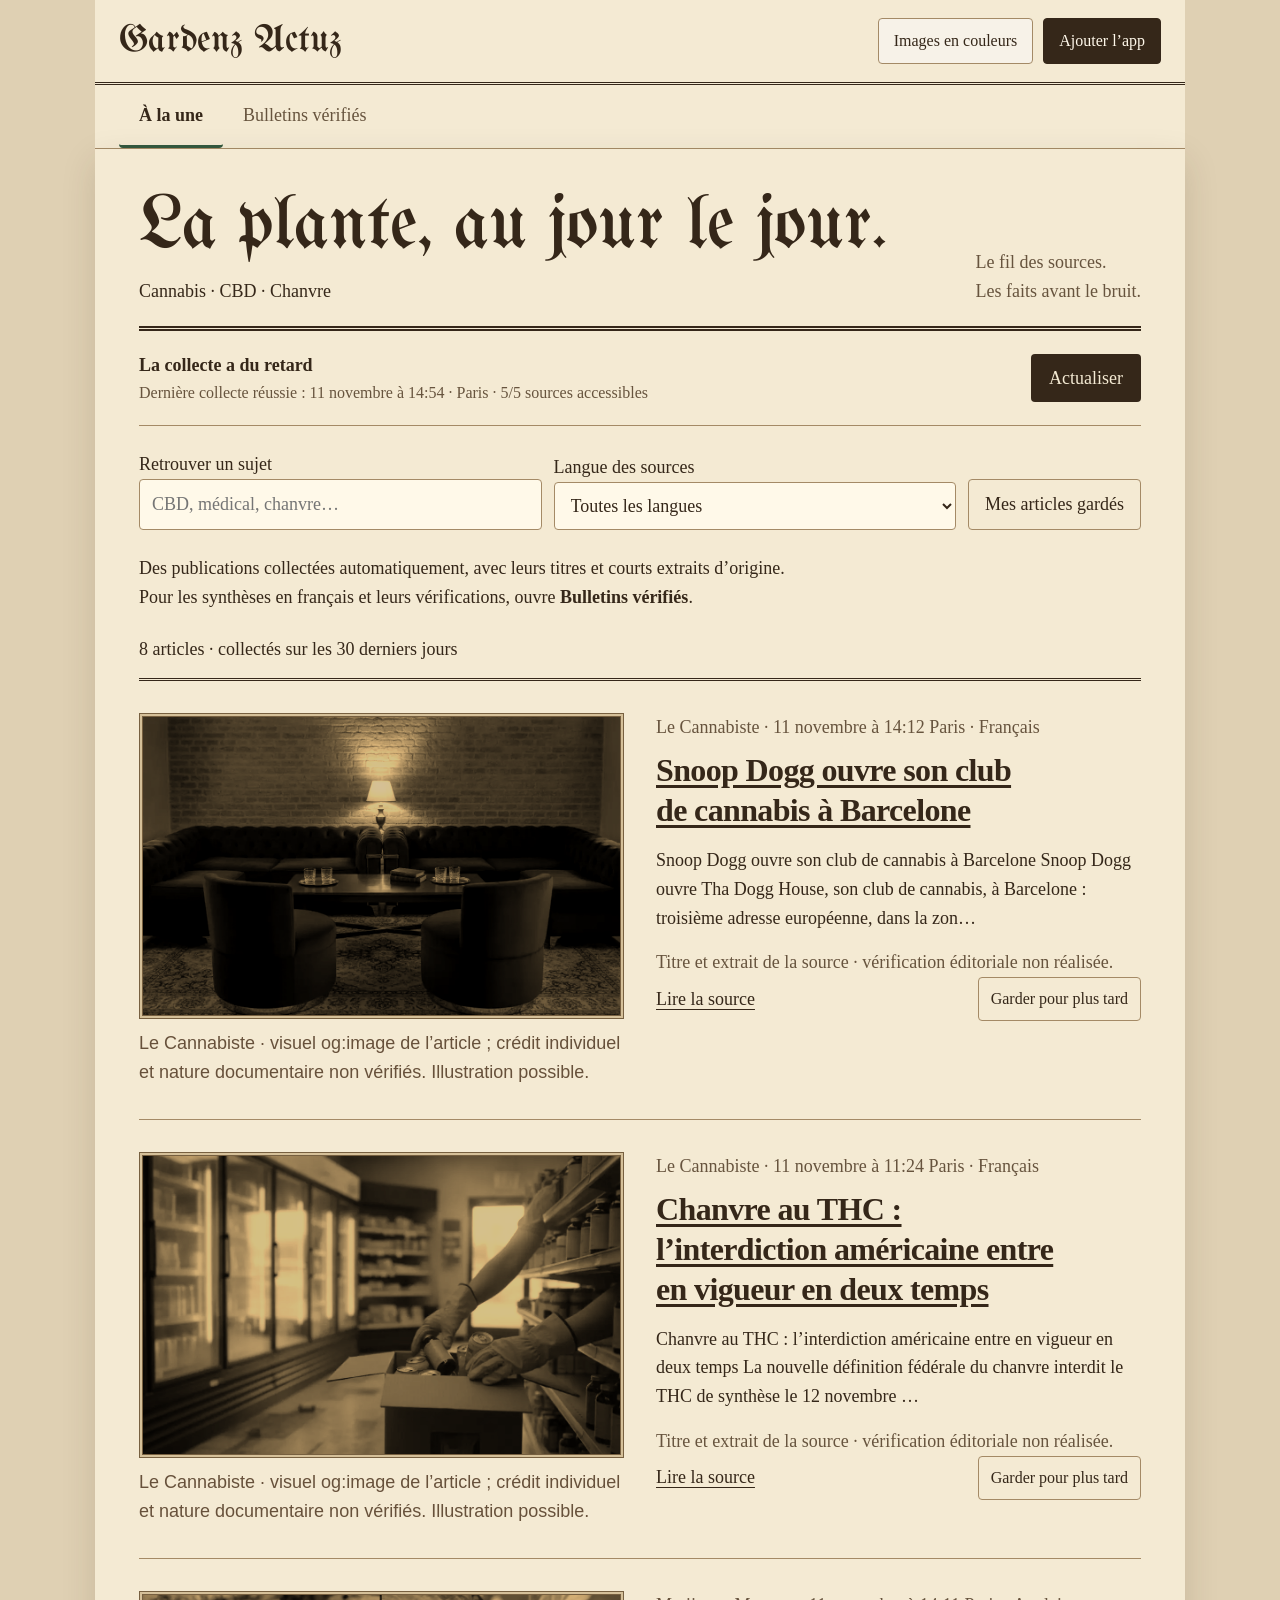
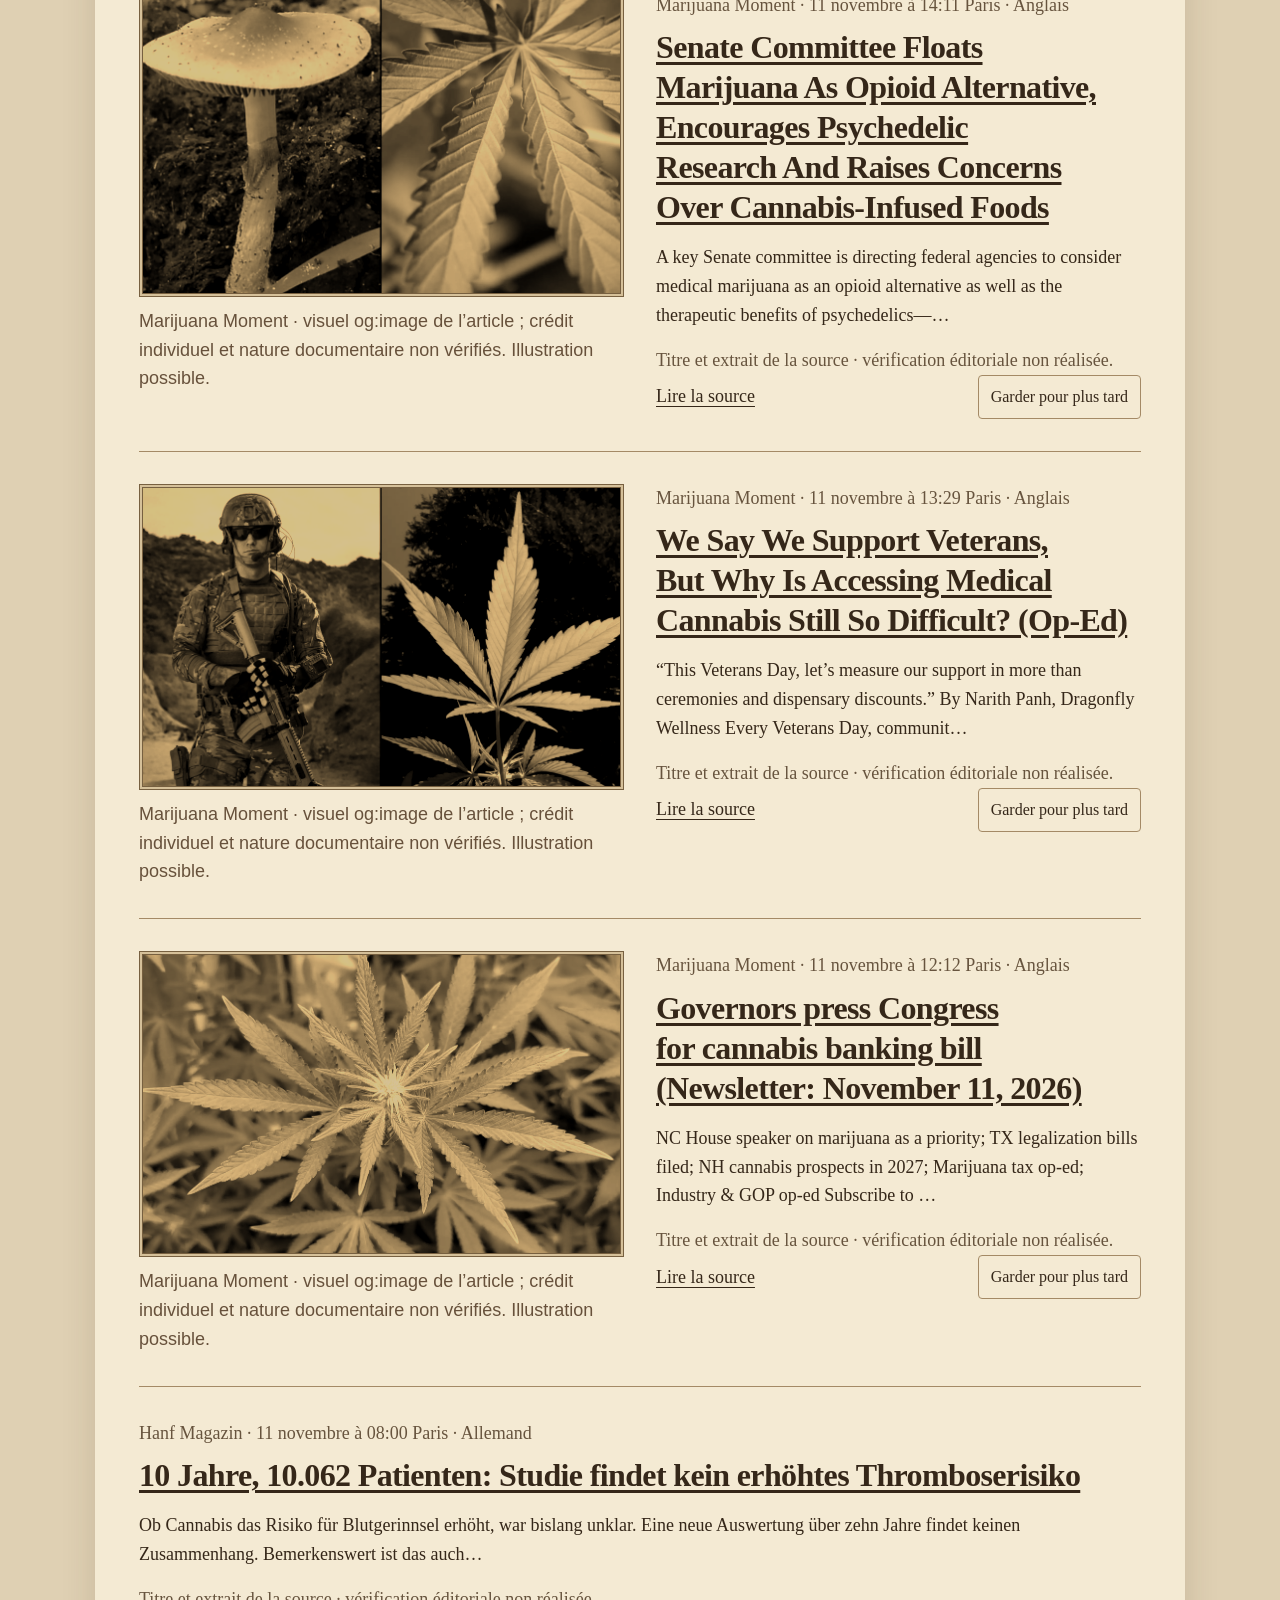
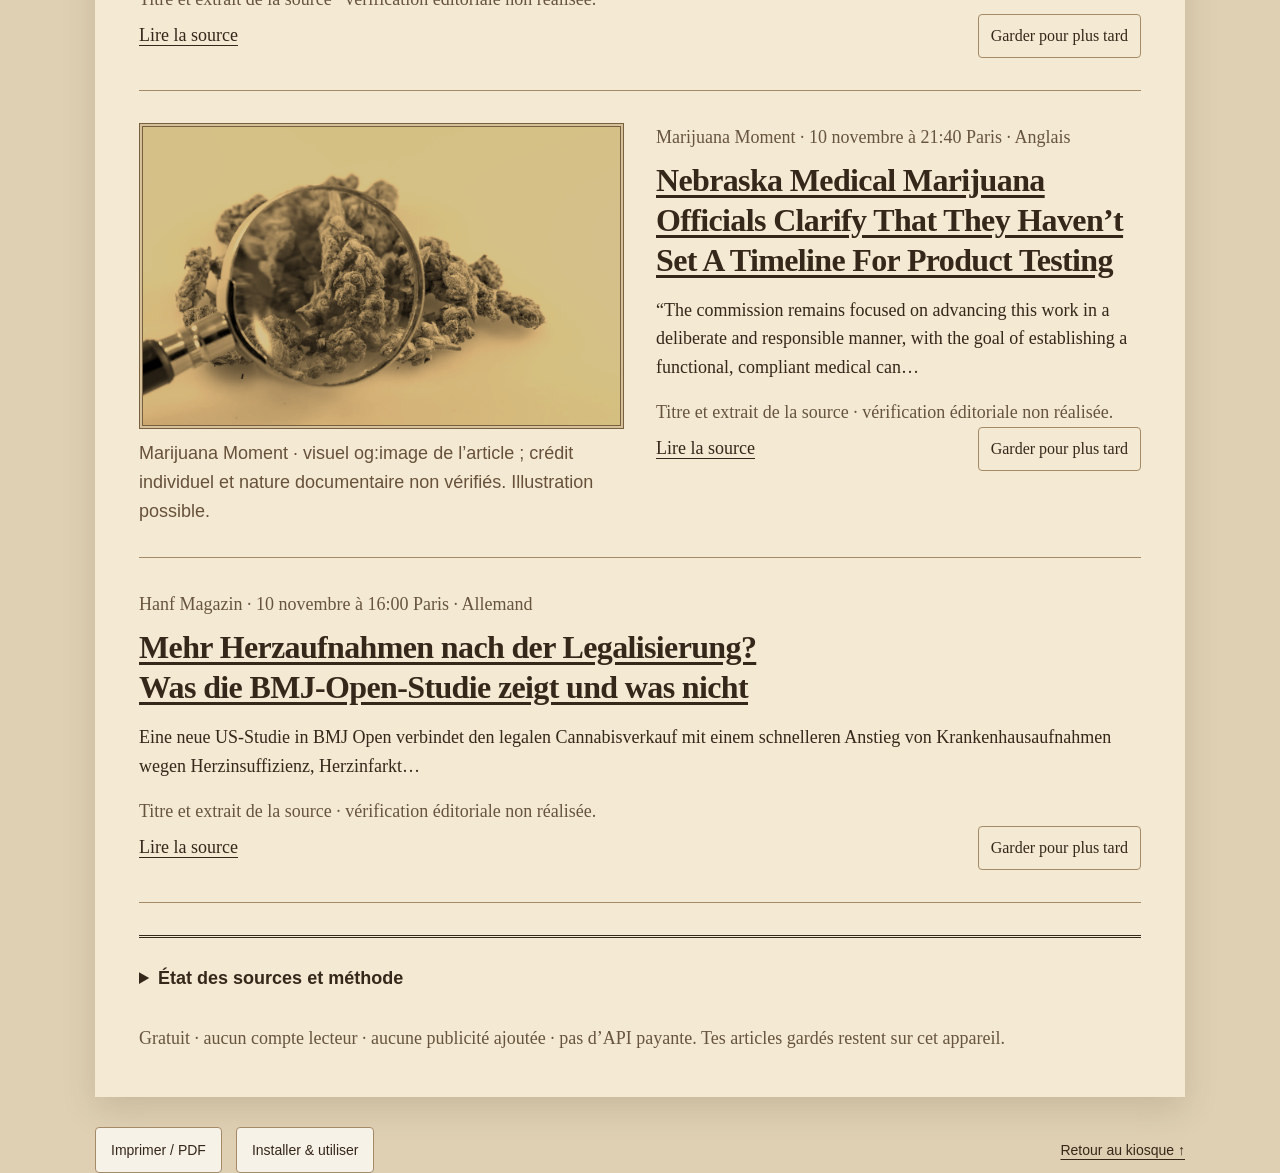
==== gardenz-actuz/index.html @ 5e6c9b40 "Gardenz Actuz : fil quotidien gratuit, lecteur amélioré et archives préservées" ====
<!doctype html>
<html lang="fr">
<head>
  <meta charset="utf-8">
  <meta name="viewport" content="width=device-width,initial-scale=1,viewport-fit=cover">
  <meta name="theme-color" content="#382719">
  <meta name="description" content="Le kiosque Gardenz Actuz : cannabis, CBD et chanvre. Parcours les éditions et retrouve un article dans les archives.">
  <meta name="apple-mobile-web-app-capable" content="yes">
  <meta name="apple-mobile-web-app-status-bar-style" content="default">
  <title>Gardenz Actuz — Le kiosque</title>
  <link rel="manifest" href="manifest.webmanifest">
  <link rel="icon" type="image/png" href="assets/icon-192.png">
  <link rel="apple-touch-icon" href="assets/icon-180.png">
  <link rel="stylesheet" href="journal.css">
  <link rel="stylesheet" href="app.css">
  <link rel="stylesheet" href="install.css">
  <link rel="stylesheet" href="live.css"><script src="app.js" defer></script><script src="live.js" defer></script>
</head>
<body>
  <a class="skip" href="#content">Aller au journal</a>
  <header class="appbar">
    <a class="app-brand" href="./" aria-label="Gardenz Actuz, dernière édition">Gardenz Actuz</a>
    <div class="app-actions">
      <button id="colors" aria-pressed="false" type="button">Images en couleurs</button>
      <button id="install" class="dark" type="button">Installer l’app</button>
    </div>
  </header>
<nav class="view-tabs" aria-label="Choisir la lecture"><button type="button" data-view="live" aria-selected="true">À la une</button><button type="button" data-view="archives" aria-selected="false">Bulletins vérifiés</button></nav>
<section id="live-panel" class="live-wrap" aria-label="Fil automatique des sources"><header class="news-heading"><div><h1>La plante, au jour le jour.</h1><p>Cannabis · CBD · Chanvre</p></div><p class="date-label">Le fil des sources.<br>Les faits avant le bruit.</p></header>
<div class="live-status"><p><b id="news-status" role="status">Connexion aux sources…</b><small id="news-checked">Vérification de la dernière collecte.</small></p><button type="button" id="refresh-news" class="refresh-news">Actualiser</button></div>
<form class="live-tools" onsubmit="return false"><label for="live-query">Retrouver un sujet<input id="live-query" type="search" placeholder="CBD, médical, chanvre…"></label><label for="live-language">Langue des sources<select id="live-language"><option value="">Toutes les langues</option><option value="fr">Français</option><option value="en">Anglais</option><option value="de">Allemand</option></select></label><button type="button" id="saved-toggle" aria-pressed="false">Mes articles gardés</button></form>
<p class="live-help">Des publications collectées automatiquement, avec leurs titres et courts extraits d’origine. Pour les synthèses en français et leurs vérifications, ouvre <b>Bulletins vérifiés</b>.</p><p id="live-count" class="live-count"></p><div id="news-list" aria-live="polite"></div><details class="source-health"><summary>État des sources et méthode</summary><ul id="sources-health"></ul><p>Collecte quotidienne de flux RSS publics. Les dates affichées sont celles déclarées par les médias. Les doublons d’URL sont regroupés ; des couvertures différentes d’un même événement peuvent subsister. Aucun titre ne vaut validation d’une loi, d’un résultat médical ou d’une annonce commerciale. Les extraits restent dans la langue de leur source.</p><p>Une source inaccessible est signalée. La dernière collecte réussie reste visible ; une panne ne crée pas de faux bulletin du jour.</p></details><p class="daily-note">Gratuit · aucun compte lecteur · aucune publicité ajoutée · pas d’API payante. Tes articles gardés restent sur cet appareil.</p></section>
<div id="archive-panel" hidden><div class="archive-context"><p>Les éditions préparées et sourcées de Gardenz Actuz. Leur date est celle de la recherche, pas celle de la collecte automatique.</p></div>
  <section class="kiosk" aria-labelledby="kiosk-title">
    <div class="kiosk-heading"><div><p class="kicker">Le journal & ses archives</p><h2 id="kiosk-title">À chaque date, son édition.</h2></div><p id="archive-count" class="quiet">Chargement des archives…</p></div>
    <nav class="edition-nav" aria-label="Choisir une édition">
      <button id="previous" type="button" disabled aria-label="Édition précédente">← <span>Précédente</span></button>
      <label class="edition-choice" for="edition-select"><span>Édition à lire</span><select id="edition-select" disabled><option>Chargement…</option></select></label>
      <button id="next" type="button" disabled aria-label="Édition suivante"><span>Suivante</span> →</button>
      <button id="latest" type="button" disabled>La dernière</button>
    </nav>
    <form id="search-form" role="search" class="search-form">
      <label class="search-field" for="query"><span>Rechercher dans toutes les éditions</span><input id="query" name="q" type="search" placeholder="CBD, Allemagne, 02/11/2026…" autocomplete="off"></label>
      <label class="date-field" for="date-filter"><span>Limiter à une date d’édition</span><input id="date-filter" name="jour" type="date"></label>
      <button type="submit" class="dark">Rechercher</button>
    </form>
    <div class="kiosk-foot"><p>Par mot-clé ou date, dans les articles et les brèves archivés.</p><span id="connection" role="status" aria-live="polite">Connexion en cours</span></div>
    <div class="sync-row"><p id="sync-status" role="status" aria-live="polite">Vérification des éditions…</p><button id="refresh-editions" type="button">Vérifier les nouveautés</button></div>
  </section>
  <aside id="update" class="notice" hidden>Une nouvelle version est disponible. <button id="reload" type="button">Actualiser</button></aside>
  <aside id="new-edition" class="notice" hidden><span id="new-edition-label"></span> <button id="read-new-edition" type="button">Lire la dernière édition</button></aside>
  <main id="content" tabindex="-1">
    <section id="results" class="paper" aria-labelledby="results-title" hidden>
      <div class="results-heading"><div><p class="kicker">Dans les archives</p><h1 id="results-title">Résultats</h1><p id="results-count" role="status" aria-live="polite"></p></div><button id="reset-search" type="button">Revenir au journal</button></div>
      <div id="result-list"></div>
    </section>
    <section id="edition" class="paper" aria-label="Journal sélectionné"><p class="summary">Le journal arrive…</p></section>
    <noscript><p class="notice">Active JavaScript pour parcourir les éditions et utiliser la recherche.</p></noscript>
  </main>
</div>
  <footer class="app-footer"><button id="print" type="button">Imprimer / PDF</button><button id="help" type="button">Installer & utiliser</button><a href="#kiosk-title">Retour au kiosque ↑</a></footer>
  <aside id="install-dock" class="install-dock" aria-label="Ajouter Gardenz Actuz à ton téléphone" hidden>
    <span class="dock-monogram" aria-hidden="true">GA</span><div class="dock-copy"><b>Ton journal en une icône</b><span>Sur ton écran d’accueil</span></div>
    <button id="install-mobile" class="dark" type="button">Ajouter l’app</button>
  </aside>
  <dialog id="install-dialog" aria-labelledby="install-title">
    <div class="dialog-top"><p class="kicker">Gardenz Actuz · Ton application</p><button id="close-dialog" type="button" aria-label="Fermer l’aide">Fermer ×</button></div>
    <h2 id="install-title">Ton journal sur l’écran d’accueil.</h2>
    <p id="install-intro">Retrouve Gardenz Actuz parmi tes applications.</p>
    <p id="installed-message" class="installation-ok" hidden>Tu utilises déjà l’application installée. Bonne lecture !</p>
    <section id="install-native" class="install-guide" hidden>
      <p>Appuie sur le bouton, puis confirme dans la fenêtre de ton navigateur.</p>
      <button id="install-now" class="dark install-wide" type="button">Installer maintenant</button>
    </section>
    <section id="install-ios" class="install-guide" hidden>
      <ol class="install-steps">
        <li><span class="step-number">1</span><div><b>Appuie sur Partager</b><p>Le carré avec une flèche vers le haut.</p></div><svg class="step-icon" viewBox="0 0 40 40" fill="none" stroke="currentColor" stroke-width="2.5" aria-hidden="true"><path d="M14 16H8v20h24V16h-6M20 26V3m-7 7 7-7 7 7"/></svg></li>
        <li><span class="step-number">2</span><div><b>Choisis « Sur l’écran d’accueil »</b><p>Dans la liste des actions.</p></div><svg class="step-icon" viewBox="0 0 40 40" fill="none" stroke="currentColor" stroke-width="2.5" aria-hidden="true"><rect x="6" y="6" width="28" height="28" rx="3"/><path d="M20 12v16M12 20h16"/></svg></li>
        <li><span class="step-number">3</span><div><b>Confirme avec « Ajouter »</b><p>Active « Ouvrir comme app web » si cette option est proposée.</p></div></li>
      </ol>
      <p class="installation-note">Si Partager est masqué, ouvre le menu « … » du navigateur.</p>
    </section>
    <section id="install-android" class="install-guide" hidden>
      <ol class="install-steps">
        <li><span class="step-number">1</span><div><b>Ouvre le menu ⋮ de Chrome</b><p>Il se trouve dans la barre du navigateur.</p></div></li>
        <li><span class="step-number">2</span><div><b>Choisis « Installer l’application »</b><p>Selon ton navigateur, l’option peut s’appeler « Ajouter à l’écran d’accueil ». Confirme ensuite l’ajout.</p></div></li>
      </ol>
      <p class="installation-note">Quand le navigateur propose l’installation directe, le bouton du site ouvre la confirmation automatiquement.</p>
    </section>
    <section id="install-desktop" class="install-guide" hidden>
      <p><b>Chrome / Edge :</b> utilise l’icône d’installation dans la barre d’adresse, ou le menu du navigateur → Installer Gardenz Actuz.</p>
      <p><b>Safari sur Mac :</b> Fichier → Ajouter au Dock.</p>
    </section>
    <section id="install-embedded" class="install-guide" hidden>
      <p>Ce navigateur intégré ne permet pas toujours l’installation. Ouvre le menu de cette fenêtre et choisis <b>Ouvrir dans Safari</b> ou <b>Ouvrir dans Chrome</b>.</p>
      <p>Tu peux aussi copier l’adresse ci-dessous et l’ouvrir dans ton navigateur habituel.</p>
      <label class="copy-label" for="site-address">Adresse de ton journal</label><input id="site-address" type="url" readonly>
      <button id="copy-address" type="button">Copier le lien</button><p id="copy-feedback" class="quiet" role="status" aria-live="polite"></p>
    </section>
    <p id="install-no-settings" class="installation-reassurance">Tout se passe depuis le site et ton navigateur. Aucun réglage du téléphone à modifier.</p>
    <details class="install-more"><summary>Archives et lecture hors connexion</summary><p>Après le premier chargement complet, les éditions incluses sont consultables hors connexion. Les liens vers les médias demandent une connexion.</p><p class="quiet">L’application vérifie les éditions publiées à l’ouverture, au retour dans l’application et toutes les cinq minutes pendant sa lecture. Sans réseau, elle conserve les archives déjà téléchargées et l’indique.</p></details>
  </dialog>
</body>
</html>
---- gardenz-actuz/journal.css ----
@font-face{font-family:Fraktur;src:url(assets/fraktur.ttf) format("truetype");font-display:swap}*{box-sizing:border-box}:root{--ink:#382719;--paper:#edddba;--line:#9d835b}html{scroll-behavior:smooth}body{margin:0;color:var(--ink);background:#f7f2e8;font-family:Georgia,'Times New Roman',serif}.toolbar{max-width:1130px;margin:22px auto 14px;display:flex;justify-content:space-between;align-items:center;padding:0 20px;font:12px Arial,sans-serif;gap:14px;flex-wrap:wrap}.actions{display:flex;gap:8px}button{font:inherit;cursor:pointer;color:inherit;background:transparent;border:1px solid var(--line);padding:9px 13px}.paper{max-width:1090px;margin:0 auto 40px;padding:36px 52px;background:var(--paper);background-image:radial-gradient(ellipse at 5% 80%,#b0883b14,transparent 50%),linear-gradient(95deg,#a68b5122,transparent 5%,transparent 96%,#a68b5122);box-shadow:3px 7px 20px #46321626;border:1px solid #d0b884}.masthead{text-align:center}.masthead h1{font:normal clamp(52px,8vw,92px)/1.05 Fraktur,Georgia,serif;letter-spacing:-2px;margin:0 0 13px}.motto{text-transform:uppercase;letter-spacing:3px;font-size:12px;margin:0 0 20px}.folio{display:flex;justify-content:space-between;border-top:4px double var(--ink);border-bottom:1px solid var(--ink);padding:11px 0;font:11px Arial,sans-serif;gap:12px;flex-wrap:wrap}.intro{padding:30px 0 24px}.eyebrow{font:11px Arial,sans-serif;letter-spacing:1.8px;text-transform:uppercase}.intro h2{font-size:44px;line-height:1.06;letter-spacing:-1px;margin:12px 0}.intro>p{font-size:18px;line-height:1.55;margin:0;max-width:690px}.quick{display:grid;grid-template-columns:repeat(3,1fr);gap:24px;border-top:1px solid var(--line);border-bottom:4px double var(--ink);padding:22px 0}.quick a{color:inherit;text-decoration:none;font-size:16px;line-height:1.5}.quick a+a{border-left:1px solid var(--line);padding-left:24px}.quick b{display:block;font:11px Arial,sans-serif;text-transform:uppercase;letter-spacing:1px;margin-bottom:6px}.quick a:hover{text-decoration:underline}.story{padding:30px 0;border-bottom:1px solid var(--line);scroll-margin-top:20px}.story-number{font:12px Arial,sans-serif;text-transform:uppercase;letter-spacing:1.7px;margin-bottom:17px}.row{display:grid;grid-template-columns:1fr 1.08fr;gap:30px;align-items:start}.visual{min-width:0}figure{margin:0}figure>a{display:block;border:4px double #776040;overflow:hidden;background:#d5c099}img{display:block;width:100%;height:auto;aspect-ratio:16/10;object-fit:cover;filter:grayscale(1) sepia(.72) contrast(1.08);mix-blend-mode:multiply}.original img{filter:none;mix-blend-mode:normal}.flyer{object-position:top}figcaption{font:11px/1.5 Arial,sans-serif;margin-top:8px;color:#67513b}a{color:inherit}h2{font-size:32px;line-height:1.12;letter-spacing:-.6px;margin:9px 0 13px}.date{font:12px Arial,sans-serif}.status{display:inline-block;font:11px/1.4 Arial,sans-serif;text-transform:uppercase;letter-spacing:.4px;border-top:1px solid var(--line);border-bottom:1px solid var(--line);padding:6px 0}.summary{font-size:18px;line-height:1.6;margin:17px 0}.nuance{border-left:3px solid #806443;padding:0 0 0 15px}.nuance>b{font:700 11px Arial,sans-serif;text-transform:uppercase;letter-spacing:.6px}.nuance p{font-size:15px;line-height:1.6;margin:7px 0 0}details{margin-top:16px}summary{cursor:pointer;font:700 12px Arial,sans-serif;padding:8px 0}.links{display:grid;gap:10px;font:13px/1.5 Arial,sans-serif;padding:9px 0}.editorial{border:4px double var(--ink);padding:25px;margin-top:30px}.editorial h2{font-size:29px;margin-top:10px}.editorial p{font-size:17px;line-height:1.65;margin:0}.method{font:12px/1.7 Arial,sans-serif;margin:25px 0 0;color:#65503b}.bottom{border-top:3px double var(--ink);display:flex;justify-content:space-between;margin-top:22px;padding-top:12px;font:10px Arial,sans-serif;text-transform:uppercase;letter-spacing:1px;gap:15px}a:focus-visible,summary:focus-visible,button:focus-visible{outline:2px solid var(--ink);outline-offset:4px}
@media(max-width:760px){.paper{margin:0 12px 25px;padding:26px 24px}.row{grid-template-columns:1fr;gap:20px}img{aspect-ratio:16/9}.intro h2{font-size:36px}.quick{gap:14px}.quick a+a{padding-left:14px}.quick a{font-size:14px}.story{padding:25px 0}.masthead h1{font-size:66px}h2{font-size:30px}.summary{font-size:18px}.motto{font-size:10px;letter-spacing:1.5px}}
@media(max-width:440px){.paper{padding:24px 19px}.quick{grid-template-columns:1fr;padding:17px 0}.quick a+a{padding:12px 0 0;border-left:0;border-top:1px solid var(--line)}.quick a{font-size:16px}.masthead h1{font-size:54px}.motto{font-size:9px;letter-spacing:1px}.intro h2{font-size:32px}.folio{font-size:10px}.toolbar{padding:0 16px}.toolbar>span{font-size:10px}.editorial{padding:19px}.bottom{flex-wrap:wrap}.nuance p{font-size:16px}}
@media print{@page{size:A4;margin:12mm}.toolbar{display:none}body{background:white}.paper{box-shadow:none;border:0;margin:0;padding:0;max-width:none;print-color-adjust:exact;-webkit-print-color-adjust:exact}.story{break-inside:avoid}.row{grid-template-columns:1fr 1.08fr}.summary{font-size:13px}.nuance p{font-size:11px}h2{font-size:23px}.intro h2{font-size:30px}.masthead h1{font-size:58px}.quick a{font-size:12px}.links{font-size:10px}details{display:block}.editorial{break-inside:avoid}img{aspect-ratio:16/10}}

.nuance p{font-size:18px;line-height:1.6}.editorial p{font-size:18px;line-height:1.6}.story.noimage .row{grid-template-columns:1fr}.story.noimage .copy{max-width:850px}.visual img.poster{height:auto;aspect-ratio:auto;object-fit:contain}.method{font-size:14px;line-height:1.6}.quick{grid-template-columns:1fr 1fr 1fr}.quick a{font-size:18px}.quick b{font-size:12px}.date,.story-number{font-size:13px}.no-visual{font:13px/1.6 Arial,sans-serif;color:#715b42;margin-top:15px}.scope{font-size:16px;line-height:1.6;padding:14px 0;border-bottom:1px solid var(--line)}@media(max-width:760px){.quick{grid-template-columns:1fr}.quick a+a{border-left:0;border-top:1px solid var(--line);padding:12px 0 0}.quick a{font-size:18px}}@media print{.nuance p{font-size:12px}.method{font-size:10px}.quick a{font-size:12px}.visual img.poster{max-height:420px;width:auto;max-width:100%;margin:auto}.story{break-inside:auto}.copy h2{break-after:avoid}}
/* Lisibilité Gardenz Actuz, édition du 9 novembre */

*{box-sizing:border-box}body{font-size:18px;line-height:1.6}.paper{width:calc(100% - 36px);max-width:1090px;margin:25px auto;padding:42px 44px}.masthead h1{font-family:Fraktur,serif}.intro h2,h2,.editorial h2{font-size:32px;line-height:1.25;letter-spacing:0}.intro>p{max-width:none;font-size:18px;line-height:1.6}.row{grid-template-columns:1fr 1fr;gap:30px}.story{padding:40px 0}.quick{grid-template-columns:1fr;gap:14px}.quick a{font-size:18px;line-height:1.6}.quick a+a{border-left:0;border-top:1px solid #aa9270;padding:14px 0 0}.quick b,.eyebrow,.date,.status,.story-number,.motto,.folio,figcaption,.links,summary,.method,.bottom,.nuance>b,.toolbar,.toolbar>span{font-size:18px!important;line-height:1.6!important}.summary,.nuance p,.editorial p,.scope,p,li{font-size:18px!important;line-height:1.6!important}.visual>a{border:0;background:none}.visual img{aspect-ratio:16/10;object-fit:cover;filter:grayscale(1) sepia(.75) contrast(1.15);mix-blend-mode:normal}.original .visual img{filter:none}.visual img.poster{aspect-ratio:auto;height:auto;object-fit:contain}.method h2{font-size:30px}.method p{margin:20px 0}.editorial{margin-top:36px;padding:26px}.editorial p+p{margin-top:18px}.section-heading{margin-top:34px}.links a{overflow-wrap:anywhere}.motto{letter-spacing:1px}.folio{gap:12px}.toolbar{max-width:1090px;margin:auto}.toolbar button{font-size:18px;padding:10px 16px}.scope{padding:20px 0}.masthead h1{font-size:88px} @media(max-width:760px){.paper{width:100%;margin:0;padding:24px 20px}.row{grid-template-columns:1fr}.masthead h1{font-size:58px}.intro h2,h2,.editorial h2{font-size:30px}.editorial{padding:20px}.toolbar{padding:12px 20px}.folio{display:block}.visual img{aspect-ratio:16/10}}
---- gardenz-actuz/app.css ----
:root{--ink:#382719;--paper:#edddba;--line:#9d835b;--surface:#f7f2e8}body{font-size:18px;line-height:1.6}button,input,select{font:inherit}button{min-height:46px;border-radius:4px;padding:9px 15px;background:#f7f2e8;line-height:1.4}button:hover:not(:disabled){background:#e4d0aa}button:disabled{opacity:.38;cursor:default}.dark{background:var(--ink);color:#fff8ea;border-color:var(--ink)}.dark:hover:not(:disabled){background:#5e432c}input,select{min-height:50px;width:100%;border:1px solid var(--line);border-radius:4px;padding:10px 12px;background:#fffaf0;color:var(--ink);min-width:0}input:focus-visible,select:focus-visible{outline:3px solid #806443;outline-offset:3px}a,button,input,select{-webkit-tap-highlight-color:#9d835b33}.appbar{max-width:1090px;margin:20px auto;display:flex;justify-content:space-between;align-items:center;gap:15px}.app-brand{display:flex;align-items:center;gap:13px;text-decoration:none;font:42px/1 Fraktur,Georgia,serif}.app-brand span{font:14px/1.45 Arial,sans-serif;letter-spacing:.3px}.app-actions{display:flex;gap:10px;flex-wrap:wrap}.app-actions button{font-size:15px}.kiosk{max-width:1090px;margin:0 auto 25px;background:#eee3ce;padding:26px 30px;border:1px solid #c8b28f;border-top:4px double var(--ink);box-shadow:2px 4px 12px #46321612}.kiosk-heading{display:flex;justify-content:space-between;align-items:end;gap:18px}.kicker{font:13px/1.5 Arial,sans-serif;letter-spacing:1.6px;text-transform:uppercase;margin:0 0 8px}.kiosk h2{font-size:30px;line-height:1.2;margin:0;letter-spacing:-.5px}.quiet{font:14px/1.65 Arial,sans-serif;color:#65503b}.edition-nav{display:flex;gap:12px;align-items:end;padding:24px 0;border-bottom:1px solid #bca17c}.edition-nav>button{font-size:15px;white-space:nowrap}.edition-choice{flex:1;min-width:0}.edition-choice span,.search-form label>span{display:block;font:14px/1.5 Arial,sans-serif;margin:0 0 7px}.edition-choice select{font-size:18px}.search-form{display:grid;grid-template-columns:minmax(0,1fr) 230px auto;gap:14px;align-items:end;padding-top:22px}.search-form>button{min-height:50px;font-size:16px}.kiosk-foot{display:flex;justify-content:space-between;gap:12px;margin-top:14px;font:13px/1.6 Arial,sans-serif;color:#65503b}.kiosk-foot p{margin:0}.kiosk-foot span{white-space:nowrap}.notice{max-width:1090px;margin:16px auto;padding:18px;background:#edddba;border:1px solid var(--line)}.notice button{margin-left:12px}.results-heading{display:flex;justify-content:space-between;gap:18px;align-items:center;border-bottom:4px double var(--ink);padding-bottom:22px}.results-heading h1{font-size:34px;line-height:1.2;margin:0}.results-heading p{margin:7px 0}.results-heading button{font-size:15px}.result-card{display:grid;grid-template-columns:220px minmax(0,1fr);gap:26px;padding:28px 0;border-bottom:1px solid var(--line)}.result-card.no-image{grid-template-columns:1fr}.result-card img{width:100%;aspect-ratio:4/3;object-fit:cover}.result-card h2{font-size:30px;line-height:1.2;margin:10px 0}.result-card p{font-size:18px;line-height:1.6;margin:12px 0}.result-meta{font:14px/1.6 Arial,sans-serif}.result-link{font-weight:bold;text-underline-offset:4px}.result-card .result-source{font:14px/1.6 Arial,sans-serif;color:#65503b}.empty-state{padding:40px 0}.empty-state h2{font-size:30px}.app-footer{max-width:1090px;margin:0 auto 32px;display:flex;gap:14px;align-items:center;flex-wrap:wrap;font:14px/1.6 Arial,sans-serif}.app-footer a{margin-left:auto}dialog{max-width:650px;width:calc(100% - 28px);max-height:90dvh;overflow:auto;border:4px double var(--ink);padding:28px;background:var(--surface);color:var(--ink);box-shadow:0 20px 70px #38271955}dialog::backdrop{background:#20150999}.dialog-top{display:flex;gap:15px;justify-content:space-between;align-items:start}.dialog-top button{font-size:14px}.dialog-top .kicker{max-width:260px}dialog h2{font-size:32px;line-height:1.2}dialog p{font-size:18px;line-height:1.6}dialog .quiet{font-size:15px}.skip{position:absolute;left:12px;top:-90px;background:var(--ink);color:white;padding:12px;z-index:4}.skip:focus{top:12px}[hidden]{display:none!important}#edition:empty{display:none}.paper .motto{font-size:13px}.paper .folio{font-size:13px}.paper .eyebrow,.paper .status,.paper .nuance>b{font-size:13px}.paper figcaption{font-size:13px;line-height:1.6}.paper summary{font-size:15px}.paper .links{font-size:15px;line-height:1.6}.paper .scope,.paper .intro>p,.paper .summary,.paper .nuance p,.paper .editorial p,.paper .quick a{font-size:18px;line-height:1.6}.paper .intro h2{font-size:34px;line-height:1.2}.paper .copy h2,.paper .editorial h2{font-size:32px;line-height:1.2}.paper .visual img.poster,.paper .visual img.flyer{width:100%;height:auto;aspect-ratio:auto;object-fit:contain;object-position:top}.paper .method{font-size:15px;line-height:1.6}.paper .bottom{font-size:12px}.paper .story{scroll-margin-top:18px}.paper :target{outline:2px solid #9d835b;outline-offset:10px}.paper a{overflow-wrap:anywhere}html{scroll-padding-top:18px}@media(min-width:761px){.paper .row{grid-template-columns:1fr 1fr}.paper .visual{position:sticky;top:20px}}@media(max-width:1140px){.appbar,.kiosk,.app-footer,.notice{margin-left:20px;margin-right:20px}.paper{margin-left:20px;margin-right:20px}}@media(max-width:760px){.kiosk{padding:22px}.kiosk-heading{display:block}.kiosk-heading .quiet{margin:10px 0 0}.search-form{grid-template-columns:minmax(0,1fr) auto}.search-field{grid-column:1/-1}.date-field{min-width:0}.search-form input{font-size:18px}.kiosk-foot{display:block}.kiosk-foot span{display:block;margin-top:9px;white-space:normal}.edition-nav{gap:8px;flex-wrap:wrap}.edition-choice{order:-1;flex-basis:100%;margin-bottom:4px}.edition-nav>button{flex:1;padding:8px;font-size:14px}.appbar{align-items:start}.app-brand{font-size:36px}.app-brand span{font-size:12px}.app-actions{justify-content:flex-end;gap:6px}.app-actions button{font-size:13px;padding:8px 10px;min-height:44px}.paper{padding:26px}.result-card{grid-template-columns:150px minmax(0,1fr);gap:18px}.result-card h2{font-size:28px}.results-heading{display:block}.results-heading button{margin-top:12px}.paper .copy h2,.paper .editorial h2{font-size:30px}.paper .masthead h1{font-size:clamp(44px,10vw,66px);letter-spacing:-1px}.app-footer a{margin-left:0}}@media(max-width:480px){.appbar,.kiosk,.app-footer,.notice,.paper{margin-left:12px;margin-right:12px}.appbar{gap:8px;align-items:center}.app-brand span{display:none}.app-actions button{font-size:12px}.kiosk{padding:20px 16px}.kiosk h2{font-size:28px}.search-form{grid-template-columns:1fr}.search-form>button{width:100%}.date-field{width:100%}.result-card{grid-template-columns:1fr}.result-card img{aspect-ratio:16/9}.paper{padding:25px 20px}.paper .masthead h1{font-size:clamp(38px,10vw,54px)}.paper .motto{font-size:11px;letter-spacing:1.2px}.paper .folio{font-size:12px}.paper .intro h2{font-size:32px}.app-footer button{font-size:13px}dialog{padding:20px}.dialog-top .kicker{font-size:11px}}@media(prefers-reduced-motion:reduce){html{scroll-behavior:auto}}@media(display-mode:standalone){.appbar{padding-top:env(safe-area-inset-top)}.app-footer{padding-bottom:env(safe-area-inset-bottom)}}@media print{.appbar,.kiosk,.app-footer,.notice,dialog,.skip{display:none!important}.paper{margin:0;padding:0;box-shadow:none;border:0}.paper .visual{position:static}.paper .summary,.paper .nuance p{font-size:13px}.paper .copy h2{font-size:24px}.paper .row{grid-template-columns:1fr 1fr}.paper :target{outline:0}}

/* Lecture verticale commune à toutes les éditions, y compris les archives importées. */
body{font-size:18px;line-height:1.6}
.paper,.kiosk,.appbar,.app-footer{max-width:1090px}
#edition .row{display:grid;grid-template-columns:minmax(0,1fr) minmax(0,1fr);gap:32px;align-items:start}
#edition .row.noimage,#edition .story.noimage .row{grid-template-columns:1fr}
#edition .copy{min-width:0}
#edition h2,#edition h3,#edition .intro h2,#edition .editorial h2{font-size:32px;line-height:1.3}
#edition p,#edition .summary,#edition .intro>p,#edition .nuance p,#edition .editorial p,#edition .method,#edition .links,#edition summary,#edition .date,#edition .status,#edition .story-number,#edition .eyebrow,#edition .quick a,#edition .quick b,#edition figcaption,#edition .folio,#edition .motto,#edition .bottom,#edition .no-visual,#edition .nuance>b{font-size:18px;line-height:1.6}
#edition .quick{display:block}
#edition .quick a{display:block;padding:14px 0}
#edition .quick a+a{border-left:0;border-top:1px solid var(--line);padding-left:0}
#edition .story{padding:40px 0}
#edition figure{margin:0;min-width:0}
#edition figure>a{border:0;background:transparent}
#edition img{width:100%;height:auto;aspect-ratio:3/2;object-fit:cover;filter:grayscale(1) sepia(.72) contrast(1.12);mix-blend-mode:multiply}
#edition img.document,#edition img.poster{aspect-ratio:auto;object-fit:contain;height:auto}
body.original #edition img{filter:none;mix-blend-mode:normal}
#edition figcaption{margin-top:12px;font-family:Georgia,serif}
#edition .editorial{padding:28px;margin-top:36px}
#edition a{overflow-wrap:anywhere}
.sync-row{display:flex;gap:18px;align-items:center;justify-content:space-between;flex-wrap:wrap;border-top:1px solid #9d835b88;padding-top:16px;margin-top:16px}
.sync-row p{flex:1 1 360px;margin:0;font-size:18px;line-height:1.6}
#new-edition{margin:18px auto;max-width:1090px;padding:20px}
button,input,select{font-size:18px;min-height:46px}
@media(max-width:760px){#edition .row{grid-template-columns:1fr;gap:24px}#edition h2,#edition h3,#edition .intro h2,#edition .editorial h2{font-size:30px}#edition .masthead h1{font-size:clamp(43px,10vw,68px)}#edition .editorial{padding:20px}.sync-row button{width:100%}}
---- gardenz-actuz/install.css ----
.install-dock{display:none}.install-steps{list-style:none;padding:0;margin:24px 0}.install-steps li{display:flex;gap:14px;align-items:start;padding:18px 0;border-bottom:1px solid #c8b28f}.install-steps li:first-child{border-top:1px solid #c8b28f}.step-number{width:32px;height:32px;flex:0 0 32px;background:var(--ink);color:#fff8ea;border-radius:50%;text-align:center;font:700 16px/32px Arial,sans-serif}.install-steps li>div{flex:1;min-width:0}.install-steps b{font-size:19px;line-height:1.5}.install-steps p{font-size:18px;line-height:1.6;margin:6px 0 0}.step-icon{width:30px;height:38px;flex:0 0 30px;color:#654b32}.plus-icon{font:36px/38px Arial,sans-serif}.installation-reassurance{border-left:3px solid var(--line);padding:0 0 0 14px;font-size:16px!important;line-height:1.6}.installation-note{font-size:15px!important;line-height:1.6!important;color:#65503b}.install-wide{width:100%;margin:10px 0;min-height:54px;font-size:19px}.install-more{border-top:4px double var(--line);padding-top:10px;margin-top:24px}.install-more summary{font:15px/1.6 Arial,sans-serif}.install-more p{font-size:16px}.installation-ok{padding:16px;background:#edddba;border:1px solid var(--line)}.copy-label{display:block;font:14px/1.6 Arial,sans-serif;margin-bottom:7px}#copy-address{margin-top:12px}#install-dialog{border-radius:10px}#install-intro{margin-bottom:14px}#install-title{line-height:1.25}#install-embedded input{font-size:16px}
@media(max-width:760px){.has-install-dock{padding-bottom:calc(102px + env(safe-area-inset-bottom))}.install-dock{display:flex;position:fixed;z-index:20;left:12px;right:12px;bottom:calc(10px + env(safe-area-inset-bottom));align-items:center;gap:12px;padding:12px 14px;background:#f7f2e8;border:1px solid #bda37b;border-top:4px double var(--ink);box-shadow:0 5px 28px #38271933;border-radius:5px}.dock-monogram{font:32px/1 Fraktur,Georgia,serif}.dock-copy{flex:1;min-width:0;font:13px/1.45 Arial,sans-serif}.dock-copy b{display:block;font-size:14px}.dock-copy span{display:block;font-size:12px;color:#65503b}.install-dock button{font-size:15px;min-height:46px;padding:9px 12px}#install{display:none}#install-dialog{position:fixed;left:8px;right:8px;top:auto;bottom:8px;margin:0;width:auto;max-width:none;max-height:calc(100dvh - 24px);border-radius:16px 16px 5px 5px;padding:24px 20px calc(20px + env(safe-area-inset-bottom))}#install-dialog h2{font-size:30px}#install-dialog .dialog-top{align-items:center}#install-dialog .dialog-top .kicker{margin:0;font-size:11px}#install-dialog .dialog-top button{font-size:13px;min-width:74px;white-space:nowrap;flex:0 0 auto}.install-steps{margin-top:18px}.install-steps li{gap:11px}.step-icon{width:24px;flex-basis:24px}.install-steps b{font-size:18px}}
@media(max-width:360px){.dock-monogram{display:none}.install-dock{gap:8px;padding:11px}.dock-copy b{font-size:13px}.install-dock button{font-size:14px;padding:9px 10px}#install-dialog{padding-left:16px;padding-right:16px}.step-number{width:28px;height:28px;flex-basis:28px;line-height:28px}.install-steps li{gap:9px}}
@media print{.install-dock{display:none!important}.has-install-dock{padding-bottom:0}}
---- gardenz-actuz/live.css ----
@font-face{font-family:Fraktur;src:url('assets/fraktur.ttf') format('truetype');font-display:swap}
:root{--paper:#f4ead3;--ink:#352719;--line:#a48a66;--green:#32563c;--muted:#67543e}*{box-sizing:border-box}body{background:#dfd0b3;color:var(--ink);margin:0;font-family:Georgia,serif;font-size:18px;line-height:1.6}::selection{background:#c6d6ae;color:#241b12}input{caret-color:var(--green)}a{text-underline-offset:4px}button,a,input,select{touch-action:manipulation}button,input,select{font:inherit}button{cursor:pointer}button:focus-visible,a:focus-visible,input:focus-visible,select:focus-visible{outline:3px solid var(--green);outline-offset:4px}button:disabled{opacity:.55;cursor:wait}[hidden]{display:none!important}.appbar{max-width:1090px;margin:auto;border-bottom:3px double var(--ink);padding:18px 24px;background:var(--paper);gap:20px}.app-brand{font-family:Fraktur,serif;font-size:38px;color:var(--ink);text-decoration:none}.app-brand span{display:none}.app-actions{gap:10px;display:flex;flex-wrap:wrap}.app-actions button{font-size:16px;min-height:44px}.live-wrap{max-width:1090px;margin:0 auto 30px;background:var(--paper);padding:28px 44px 44px;box-shadow:0 12px 32px #3f2b1725}.news-heading{display:flex;justify-content:space-between;align-items:end;gap:24px;border-bottom:5px double var(--ink);padding-bottom:20px}.news-heading h1{font:76px/1.1 Fraktur,serif;margin:8px 0}.news-heading p{margin:0;font-size:18px}.news-heading .date-label{max-width:280px;color:var(--muted)}.view-tabs{display:flex;gap:0;max-width:1090px;margin:auto;background:var(--paper);border-bottom:1px solid var(--line);padding:0 24px}.view-tabs button{border:0;border-bottom:3px solid transparent;background:none;padding:16px 20px;color:var(--muted);min-height:52px}.view-tabs button[aria-selected=true]{border-bottom-color:var(--green);color:var(--ink);font-weight:bold}.live-status{display:flex;gap:20px;justify-content:space-between;padding:20px 0;border-bottom:1px solid var(--line);align-items:center}.live-status p{margin:0;font-size:18px}.live-status small{display:block;font-size:16px;color:var(--muted)}.refresh-news{background:var(--ink);color:var(--paper);border:0;padding:10px 18px;min-height:44px}.live-tools{display:flex;gap:12px;flex-wrap:wrap;padding:24px 0;align-items:end}.live-tools label{flex:1;min-width:180px}.live-tools input,.live-tools select{display:block;width:100%;border:1px solid var(--line);background:#fff9e9;padding:10px 12px;min-height:48px;color:var(--ink)}.live-tools button{border:1px solid var(--line);background:transparent;padding:10px 16px;min-height:48px}.live-tools button[aria-pressed=true]{background:var(--green);color:white}.live-help{font-size:18px;max-width:75ch;margin:0 0 24px}.live-count{font-size:18px;margin:0;border-bottom:3px double var(--ink);padding-bottom:14px}.news-item{display:grid;grid-template-columns:1fr 1fr;gap:32px;border-bottom:1px solid var(--line);padding:32px 0}.news-item.no-image{grid-template-columns:1fr}.news-image{margin:0;min-width:0}.news-image img{width:100%;height:auto;aspect-ratio:16/10;object-fit:cover;filter:grayscale(1) sepia(.65) contrast(1.12);display:block}.original .news-image img{filter:none}.news-image figcaption{font-size:16px;line-height:1.6;margin-top:10px}.news-copy{min-width:0}.news-copy h2{font-size:32px;line-height:1.25;margin:8px 0 16px;letter-spacing:-.02em;text-wrap:balance}.news-meta{font-size:16px;color:var(--muted);margin:0}.news-excerpt{font-size:18px;line-height:1.6;margin:0 0 16px}.news-item a{color:var(--ink)}.news-tail{display:flex;gap:16px;align-items:center;justify-content:space-between}.save-news{background:none;border:1px solid var(--line);padding:8px 12px;min-height:44px;font-size:16px}.save-news[aria-pressed=true]{background:var(--green);color:white}.source-health{border-top:3px double var(--ink);margin-top:32px;padding-top:18px}.source-health summary{font-size:18px;cursor:pointer}.source-health li{font-size:18px;margin:10px 0}.empty-news{font-size:20px;padding:36px 0}.kiosk{margin-top:24px}.kicker{display:none}.masthead h1{font-family:Fraktur,serif}.quiet{color:var(--muted)}.archive-context{max-width:1090px;margin:auto;background:var(--paper);padding:22px 28px}.archive-context p{margin:0}.app-footer{max-width:1090px;margin:auto}.offline-warning{padding:14px 0;color:#7a3419}.live-wrap h2{font-size:32px}.live-wrap p{line-height:1.6}.daily-note{font-size:16px;margin:24px 0 0;color:var(--muted)}
@media(max-width:760px){.live-wrap{padding:24px 20px;margin-bottom:20px}.news-heading{display:block}.news-heading h1{font-size:54px}.news-heading .date-label{max-width:none;margin-top:14px}.news-item{grid-template-columns:1fr;gap:20px;padding:28px 0}.news-copy h2{font-size:30px}.appbar{padding:12px 20px}.app-brand{font-size:30px}.view-tabs{padding:0 10px}.view-tabs button{padding:14px 12px;font-size:17px;flex:1}.live-status{align-items:start;flex-direction:column;gap:12px}.live-tools{gap:16px}.live-tools label{flex-basis:100%}.news-tail{align-items:start}.news-heading h1{overflow-wrap:anywhere}.live-wrap{width:100%}.news-item img{max-width:100%}}@media(prefers-reduced-motion:no-preference){.view-tabs button{transition:background-color .18s ease-out}.view-tabs button:hover{background:#e6dac0}}@media print{.view-tabs,.live-tools,.refresh-news,.save-news{display:none}.live-wrap{box-shadow:none;margin:0;max-width:none}.news-item{break-inside:avoid}}
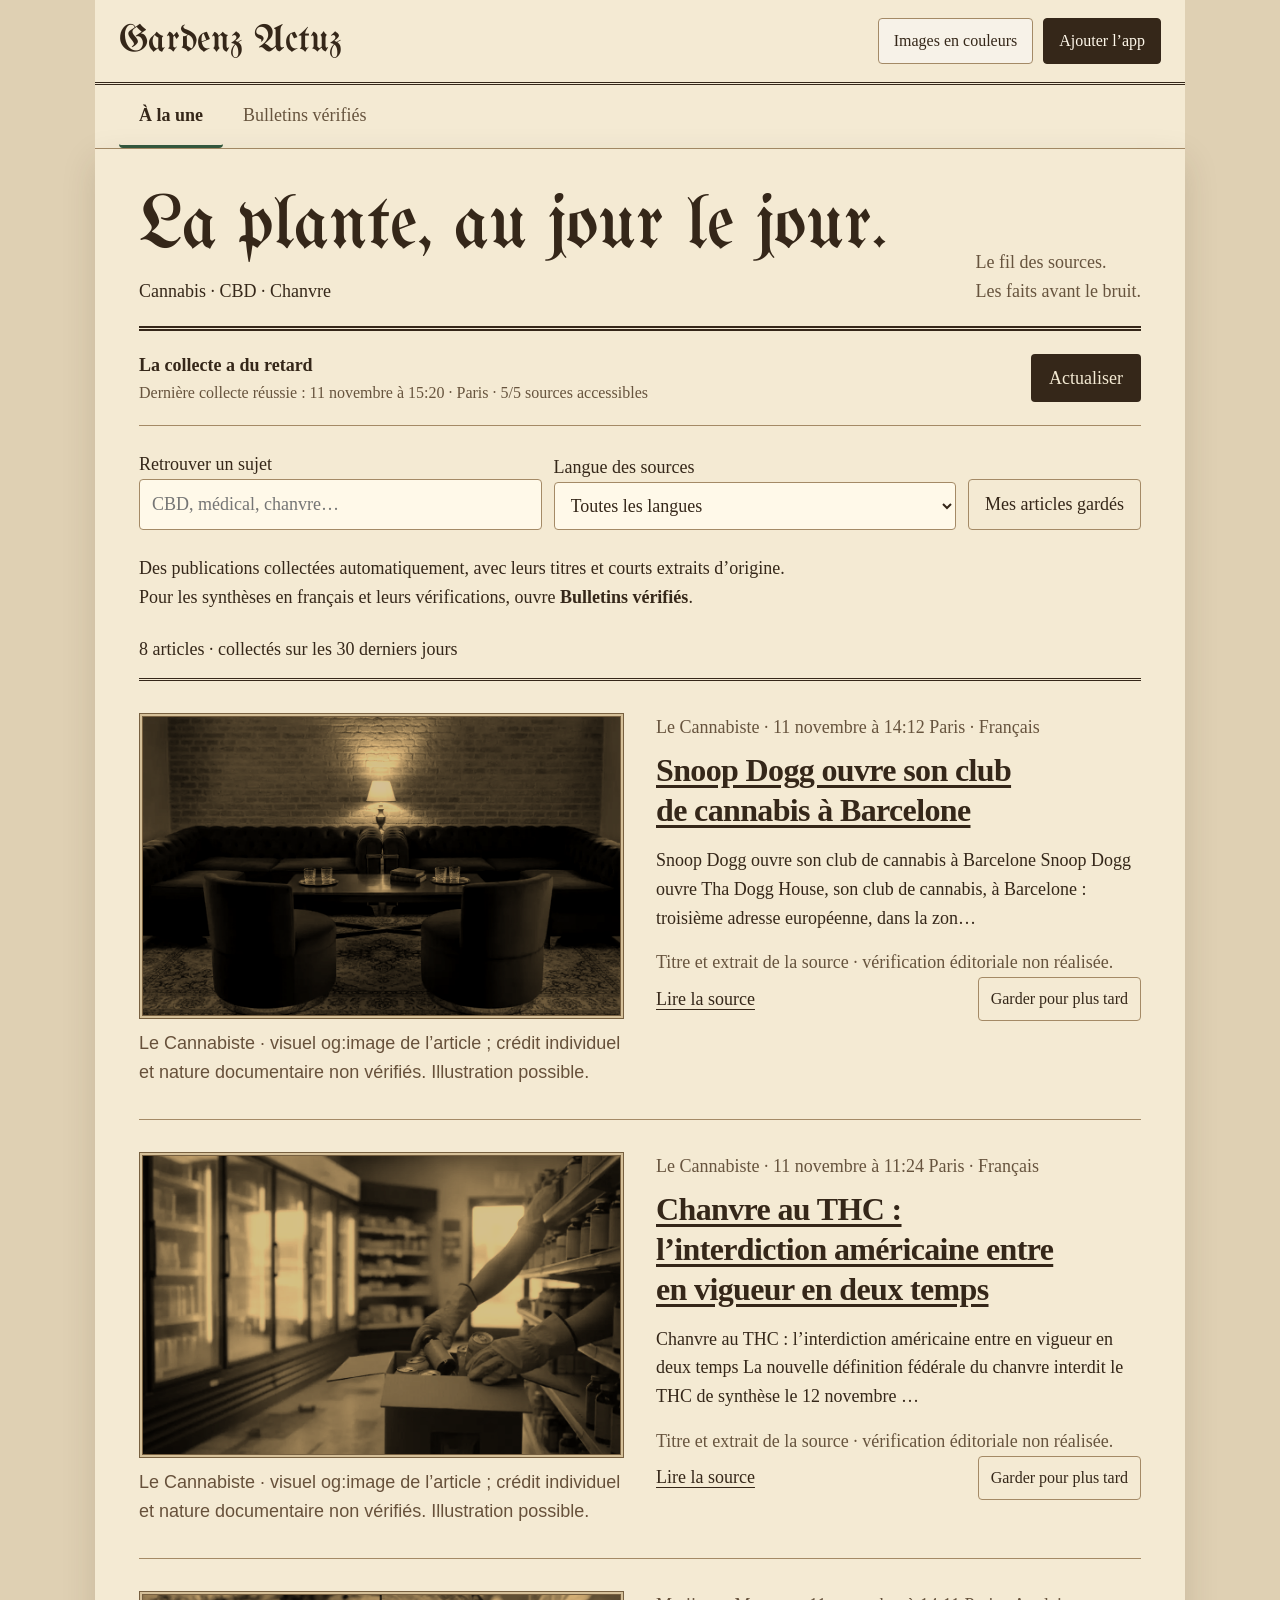
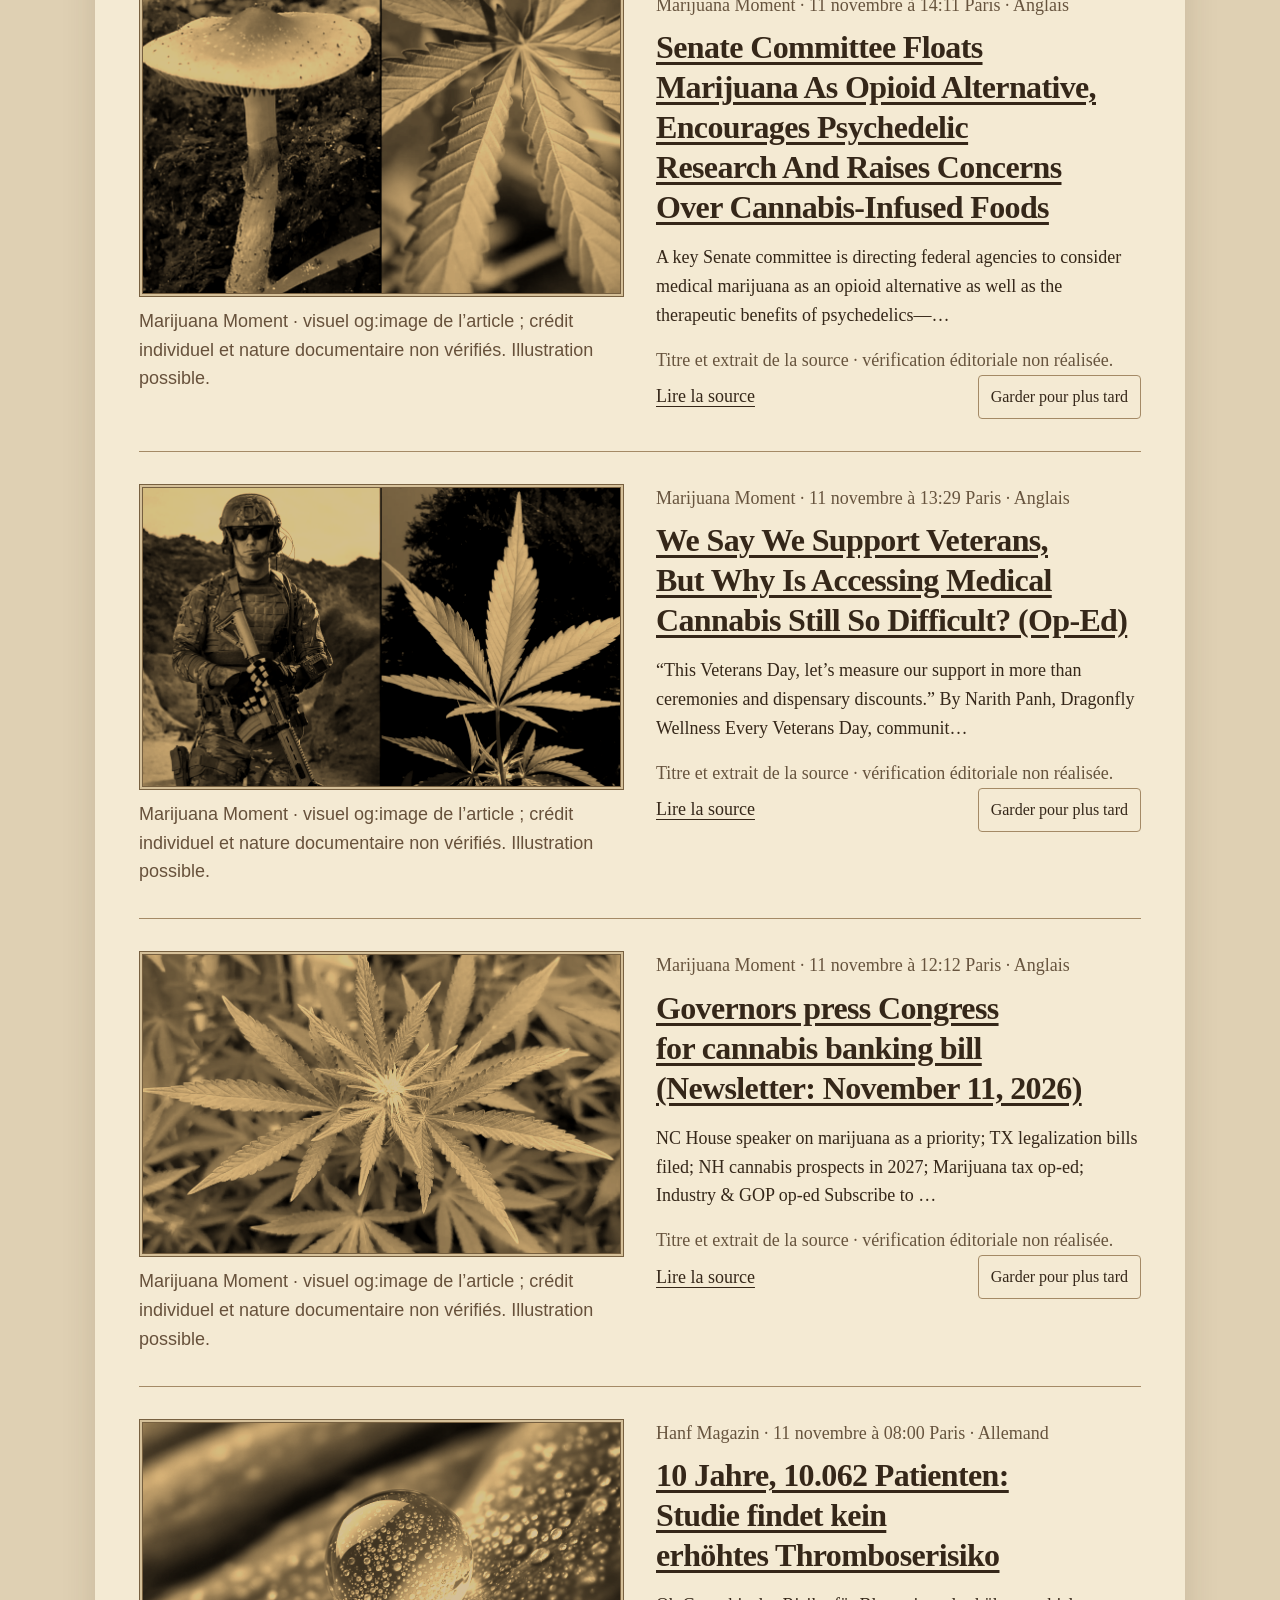
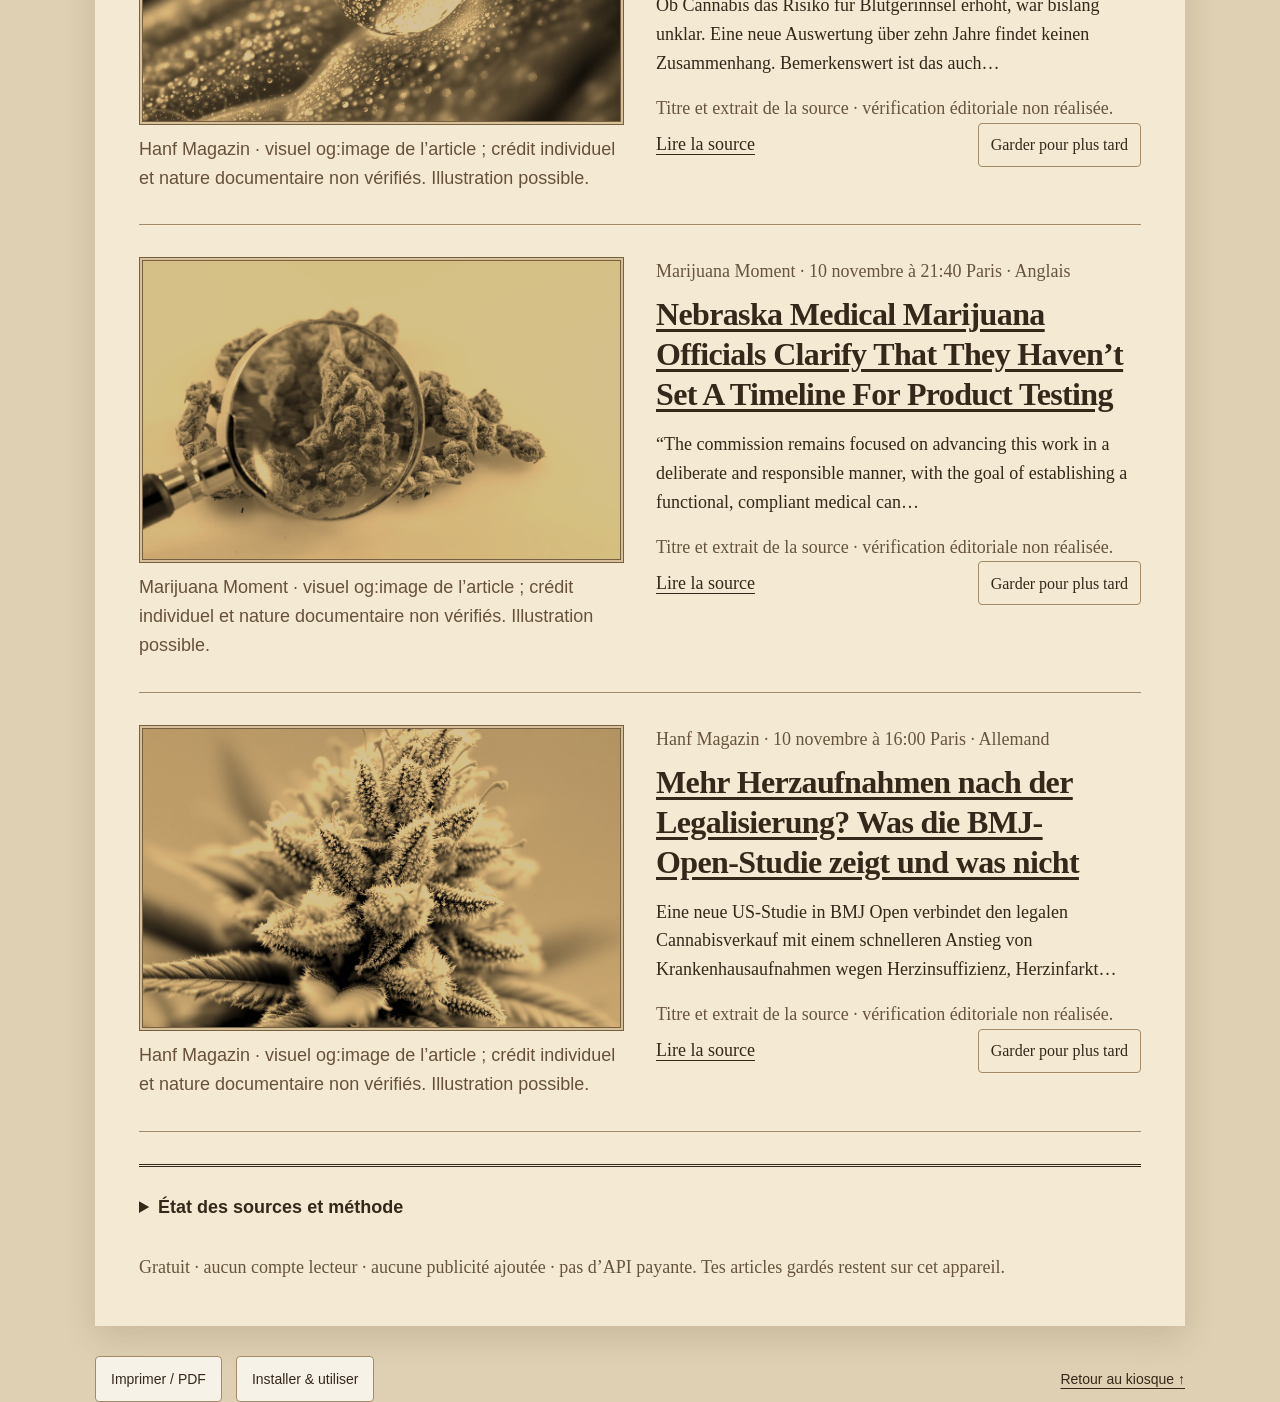
==== commit bdcedbe4: "Gardenz Actuz : navigation des vues et état hors connexion explicites" ====
--- a/gardenz-actuz/index.html
+++ b/gardenz-actuz/index.html
@@ -7,7 +7,7 @@
   <meta name="description" content="Le kiosque Gardenz Actuz : cannabis, CBD et chanvre. Parcours les éditions et retrouve un article dans les archives.">
   <meta name="apple-mobile-web-app-capable" content="yes">
   <meta name="apple-mobile-web-app-status-bar-style" content="default">
-  <title>Gardenz Actuz — Le kiosque</title>
+  <title>Gardenz Actuz — À la une</title>
   <link rel="manifest" href="manifest.webmanifest">
   <link rel="icon" type="image/png" href="assets/icon-192.png">
   <link rel="apple-touch-icon" href="assets/icon-180.png">
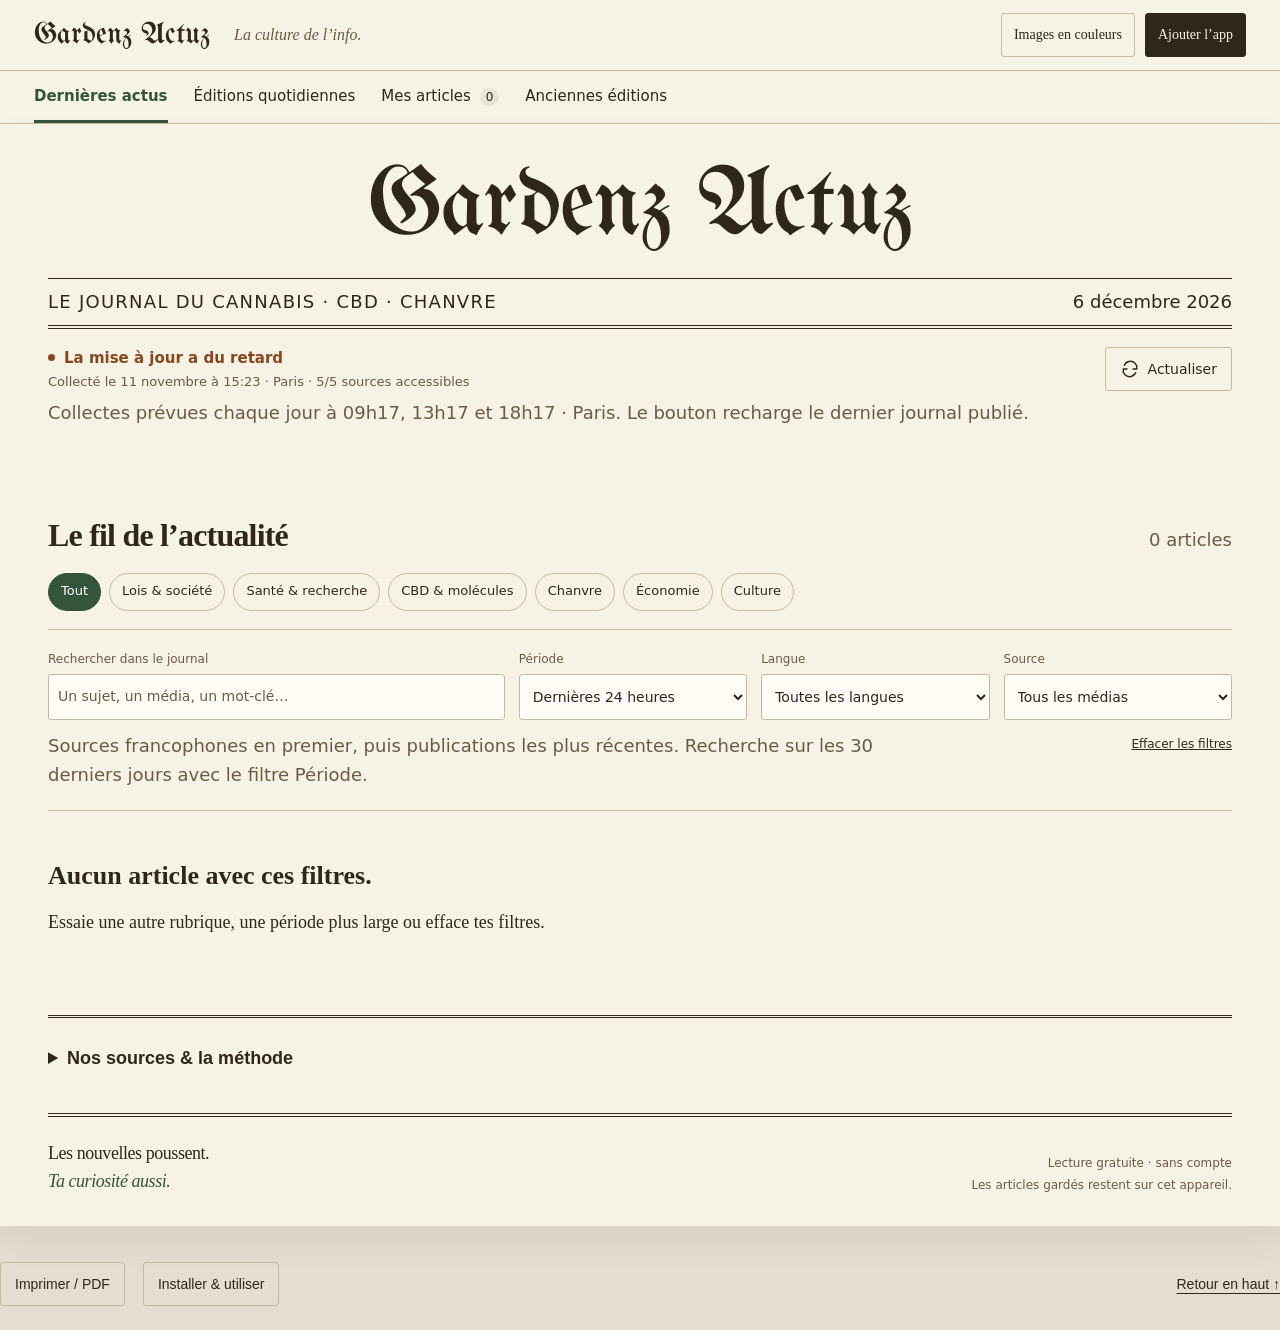
==== commit 6f1e7a88: "Gardenz Actuz : revue quotidienne gratuite, nouvelles archives et lecture améliorée" ====
--- a/gardenz-actuz/index.html
+++ b/gardenz-actuz/index.html
@@ -3,8 +3,8 @@
 <head>
   <meta charset="utf-8">
   <meta name="viewport" content="width=device-width,initial-scale=1,viewport-fit=cover">
-  <meta name="theme-color" content="#382719">
-  <meta name="description" content="Le kiosque Gardenz Actuz : cannabis, CBD et chanvre. Parcours les éditions et retrouve un article dans les archives.">
+  <meta name="theme-color" content="#30271c">
+  <meta name="description" content="L’actualité cannabis, CBD et chanvre : revue de presse quotidienne, sources, recherche, archives et articles à garder. Gratuit et sans compte.">
   <meta name="apple-mobile-web-app-capable" content="yes">
   <meta name="apple-mobile-web-app-status-bar-style" content="default">
   <title>Gardenz Actuz — À la une</title>
@@ -17,20 +17,48 @@
   <link rel="stylesheet" href="live.css"><script src="app.js" defer></script><script src="live.js" defer></script>
 </head>
 <body>
-  <a class="skip" href="#content">Aller au journal</a>
-  <header class="appbar">
-    <a class="app-brand" href="./" aria-label="Gardenz Actuz, dernière édition">Gardenz Actuz</a>
+  <a class="skip" href="#live-panel">Aller au journal</a>
+  <header class="appbar" id="top">
+    <a class="app-brand" href="./" aria-label="Gardenz Actuz, accueil">Gardenz Actuz</a>
+    <span class="app-tagline">La culture de l’info.</span>
     <div class="app-actions">
       <button id="colors" aria-pressed="false" type="button">Images en couleurs</button>
       <button id="install" class="dark" type="button">Installer l’app</button>
     </div>
   </header>
-<nav class="view-tabs" aria-label="Choisir la lecture"><button type="button" data-view="live" aria-selected="true">À la une</button><button type="button" data-view="archives" aria-selected="false">Bulletins vérifiés</button></nav>
-<section id="live-panel" class="live-wrap" aria-label="Fil automatique des sources"><header class="news-heading"><div><h1>La plante, au jour le jour.</h1><p>Cannabis · CBD · Chanvre</p></div><p class="date-label">Le fil des sources.<br>Les faits avant le bruit.</p></header>
-<div class="live-status"><p><b id="news-status" role="status">Connexion aux sources…</b><small id="news-checked">Vérification de la dernière collecte.</small></p><button type="button" id="refresh-news" class="refresh-news">Actualiser</button></div>
-<form class="live-tools" onsubmit="return false"><label for="live-query">Retrouver un sujet<input id="live-query" type="search" placeholder="CBD, médical, chanvre…"></label><label for="live-language">Langue des sources<select id="live-language"><option value="">Toutes les langues</option><option value="fr">Français</option><option value="en">Anglais</option><option value="de">Allemand</option></select></label><button type="button" id="saved-toggle" aria-pressed="false">Mes articles gardés</button></form>
-<p class="live-help">Des publications collectées automatiquement, avec leurs titres et courts extraits d’origine. Pour les synthèses en français et leurs vérifications, ouvre <b>Bulletins vérifiés</b>.</p><p id="live-count" class="live-count"></p><div id="news-list" aria-live="polite"></div><details class="source-health"><summary>État des sources et méthode</summary><ul id="sources-health"></ul><p>Collecte quotidienne de flux RSS publics. Les dates affichées sont celles déclarées par les médias. Les doublons d’URL sont regroupés ; des couvertures différentes d’un même événement peuvent subsister. Aucun titre ne vaut validation d’une loi, d’un résultat médical ou d’une annonce commerciale. Les extraits restent dans la langue de leur source.</p><p>Une source inaccessible est signalée. La dernière collecte réussie reste visible ; une panne ne crée pas de faux bulletin du jour.</p></details><p class="daily-note">Gratuit · aucun compte lecteur · aucune publicité ajoutée · pas d’API payante. Tes articles gardés restent sur cet appareil.</p></section>
-<div id="archive-panel" hidden><div class="archive-context"><p>Les éditions préparées et sourcées de Gardenz Actuz. Leur date est celle de la recherche, pas celle de la collecte automatique.</p></div>
+  <nav class="view-tabs" aria-label="Choisir la lecture">
+    <button type="button" data-view="live" aria-pressed="true">Dernières actus</button>
+    <button type="button" data-view="daily" aria-pressed="false">Éditions quotidiennes</button>
+    <button type="button" data-view="saved" aria-pressed="false">Mes articles <span id="saved-count">0</span></button>
+    <button type="button" data-view="archives" aria-pressed="false">Anciennes éditions</button>
+  </nav>
+  <main id="live-panel" class="live-wrap" aria-label="Actualités cannabis, CBD et chanvre" tabindex="-1">
+    <header class="news-heading">
+      <h1>Gardenz Actuz</h1>
+      <div class="mastline"><p>Le journal du cannabis · CBD · Chanvre</p><p id="today-label">L’actualité, chaque jour.</p></div>
+    </header>
+    <div class="live-status"><div><b id="news-status" role="status">Chargement du journal…</b><span id="news-checked">Les dernières publications arrivent.</span></div><button type="button" id="refresh-news"><svg viewBox="0 0 24 24" fill="none" stroke="currentColor" stroke-width="1.7" aria-hidden="true"><path d="M20 7v5h-5M4 17v-5h5M5 8a8 8 0 0 1 13-3l2 3M4 16l2 3a8 8 0 0 0 13-3"/></svg>Actualiser</button></div>
+    <p id="refresh-note" class="refresh-note">Collecte automatique chaque jour. Les horaires peuvent varier de quelques minutes.</p>
+    <div id="daily-controls" class="daily-controls" hidden><label for="daily-edition">Lire une édition quotidienne<select id="daily-edition"><option value="">Chargement des dates…</option></select></label><p id="daily-description">Chaque journée conserve sa revue de presse.</p></div>
+    <div id="frontpage" class="frontpage"><div id="lead-story"><p class="loading-copy">Préparation de la une…</p></div><aside class="briefing" aria-labelledby="briefing-title"><h2 id="briefing-title">À lire ce jour</h2><p class="briefing-note">Un aperçu des titres publiés au cours des dernières 24 heures.</p><ol id="briefing-list"></ol><a class="text-link" href="#all-news">Parcourir le journal <span aria-hidden="true">↓</span></a></aside></div>
+    <section id="all-news" class="all-news" aria-labelledby="all-news-title"><div class="section-heading"><h2 id="all-news-title">Le fil de l’actualité</h2><p id="live-count" role="status" aria-live="polite"></p></div>
+      <nav id="topic-filters" class="topic-filters" aria-label="Filtrer par rubrique">
+        <button type="button" data-topic="" aria-pressed="true">Tout</button><button type="button" data-topic="Lois & société" aria-pressed="false">Lois & société</button><button type="button" data-topic="Santé & recherche" aria-pressed="false">Santé & recherche</button><button type="button" data-topic="CBD & molécules" aria-pressed="false">CBD & molécules</button><button type="button" data-topic="Chanvre" aria-pressed="false">Chanvre</button><button type="button" data-topic="Économie" aria-pressed="false">Économie</button><button type="button" data-topic="Culture" aria-pressed="false">Culture</button>
+      </nav>
+      <form id="live-form" class="live-tools" role="search">
+        <label class="live-search" for="live-query">Rechercher dans le journal<input id="live-query" type="search" placeholder="Un sujet, un média, un mot-clé…" autocomplete="off"></label>
+        <label for="live-period">Période<select id="live-period"><option value="24">Dernières 24 heures</option><option value="168">7 derniers jours</option><option value="720">30 derniers jours</option></select></label>
+        <label for="live-language">Langue<select id="live-language"><option value="">Toutes les langues</option><option value="fr">Français</option><option value="en">Anglais</option><option value="de">Allemand</option></select></label>
+        <label for="live-source">Source<select id="live-source"><option value="">Tous les médias</option></select></label>
+      </form>
+      <div class="filter-summary"><p id="filter-context">Les sources francophones apparaissent en premier, puis les plus récentes.</p><button id="reset-filters" type="button">Effacer les filtres</button></div>
+      <div id="news-list"></div><button id="load-more" type="button" hidden>Afficher plus d’articles</button>
+    </section>
+    <details class="source-health"><summary>Nos sources & la méthode</summary><p>Cette revue de presse rassemble automatiquement les titres, de courts extraits et les images des articles accessibles. Les liens ouvrent le média d’origine. Les textes restent dans leur langue de publication. Les rubriques facilitent la navigation ; elles sont attribuées automatiquement.</p><ul id="sources-health"></ul><p>NORML est une organisation militante. Les opinions et les communiqués sont signalés lorsqu’ils sont identifiés dans le flux. Une revue de presse ne vaut pas confirmation indépendante d’une annonce, d’une loi ou d’un résultat médical. Les crédits détaillés des images figurent chez leurs éditeurs.</p><p id="coverage-note">Une panne de source est signalée ; elle conserve les articles déjà disponibles. Les éditions ne sont créées qu’après une collecte réussie au moins en partie.</p></details>
+    <div class="journal-close"><p>Les nouvelles poussent.<br><em>Ta curiosité aussi.</em></p><div>Lecture gratuite · sans compte<br>Les articles gardés restent sur cet appareil.</div></div>
+    <noscript><p>Active JavaScript pour lire les nouvelles et rechercher dans les éditions.</p></noscript>
+  </main>
+<div id="archive-panel" hidden><div class="archive-context"><p>Les anciennes éditions rédigées sont conservées ici. Pour la revue de presse actualisée automatiquement, ouvre « Dernières actus » ou « Éditions quotidiennes ».</p></div>
   <section class="kiosk" aria-labelledby="kiosk-title">
     <div class="kiosk-heading"><div><p class="kicker">Le journal & ses archives</p><h2 id="kiosk-title">À chaque date, son édition.</h2></div><p id="archive-count" class="quiet">Chargement des archives…</p></div>
     <nav class="edition-nav" aria-label="Choisir une édition">
@@ -58,7 +86,7 @@
     <noscript><p class="notice">Active JavaScript pour parcourir les éditions et utiliser la recherche.</p></noscript>
   </main>
 </div>
-  <footer class="app-footer"><button id="print" type="button">Imprimer / PDF</button><button id="help" type="button">Installer & utiliser</button><a href="#kiosk-title">Retour au kiosque ↑</a></footer>
+  <footer class="app-footer"><button id="print" type="button">Imprimer / PDF</button><button id="help" type="button">Installer & utiliser</button><a href="#top">Retour en haut ↑</a></footer>
   <aside id="install-dock" class="install-dock" aria-label="Ajouter Gardenz Actuz à ton téléphone" hidden>
     <span class="dock-monogram" aria-hidden="true">GA</span><div class="dock-copy"><b>Ton journal en une icône</b><span>Sur ton écran d’accueil</span></div>
     <button id="install-mobile" class="dark" type="button">Ajouter l’app</button>
--- a/gardenz-actuz/live.css
+++ b/gardenz-actuz/live.css
@@ -1,3 +1,11 @@
 @font-face{font-family:Fraktur;src:url('assets/fraktur.ttf') format('truetype');font-display:swap}
-:root{--paper:#f4ead3;--ink:#352719;--line:#a48a66;--green:#32563c;--muted:#67543e}*{box-sizing:border-box}body{background:#dfd0b3;color:var(--ink);margin:0;font-family:Georgia,serif;font-size:18px;line-height:1.6}::selection{background:#c6d6ae;color:#241b12}input{caret-color:var(--green)}a{text-underline-offset:4px}button,a,input,select{touch-action:manipulation}button,input,select{font:inherit}button{cursor:pointer}button:focus-visible,a:focus-visible,input:focus-visible,select:focus-visible{outline:3px solid var(--green);outline-offset:4px}button:disabled{opacity:.55;cursor:wait}[hidden]{display:none!important}.appbar{max-width:1090px;margin:auto;border-bottom:3px double var(--ink);padding:18px 24px;background:var(--paper);gap:20px}.app-brand{font-family:Fraktur,serif;font-size:38px;color:var(--ink);text-decoration:none}.app-brand span{display:none}.app-actions{gap:10px;display:flex;flex-wrap:wrap}.app-actions button{font-size:16px;min-height:44px}.live-wrap{max-width:1090px;margin:0 auto 30px;background:var(--paper);padding:28px 44px 44px;box-shadow:0 12px 32px #3f2b1725}.news-heading{display:flex;justify-content:space-between;align-items:end;gap:24px;border-bottom:5px double var(--ink);padding-bottom:20px}.news-heading h1{font:76px/1.1 Fraktur,serif;margin:8px 0}.news-heading p{margin:0;font-size:18px}.news-heading .date-label{max-width:280px;color:var(--muted)}.view-tabs{display:flex;gap:0;max-width:1090px;margin:auto;background:var(--paper);border-bottom:1px solid var(--line);padding:0 24px}.view-tabs button{border:0;border-bottom:3px solid transparent;background:none;padding:16px 20px;color:var(--muted);min-height:52px}.view-tabs button[aria-selected=true]{border-bottom-color:var(--green);color:var(--ink);font-weight:bold}.live-status{display:flex;gap:20px;justify-content:space-between;padding:20px 0;border-bottom:1px solid var(--line);align-items:center}.live-status p{margin:0;font-size:18px}.live-status small{display:block;font-size:16px;color:var(--muted)}.refresh-news{background:var(--ink);color:var(--paper);border:0;padding:10px 18px;min-height:44px}.live-tools{display:flex;gap:12px;flex-wrap:wrap;padding:24px 0;align-items:end}.live-tools label{flex:1;min-width:180px}.live-tools input,.live-tools select{display:block;width:100%;border:1px solid var(--line);background:#fff9e9;padding:10px 12px;min-height:48px;color:var(--ink)}.live-tools button{border:1px solid var(--line);background:transparent;padding:10px 16px;min-height:48px}.live-tools button[aria-pressed=true]{background:var(--green);color:white}.live-help{font-size:18px;max-width:75ch;margin:0 0 24px}.live-count{font-size:18px;margin:0;border-bottom:3px double var(--ink);padding-bottom:14px}.news-item{display:grid;grid-template-columns:1fr 1fr;gap:32px;border-bottom:1px solid var(--line);padding:32px 0}.news-item.no-image{grid-template-columns:1fr}.news-image{margin:0;min-width:0}.news-image img{width:100%;height:auto;aspect-ratio:16/10;object-fit:cover;filter:grayscale(1) sepia(.65) contrast(1.12);display:block}.original .news-image img{filter:none}.news-image figcaption{font-size:16px;line-height:1.6;margin-top:10px}.news-copy{min-width:0}.news-copy h2{font-size:32px;line-height:1.25;margin:8px 0 16px;letter-spacing:-.02em;text-wrap:balance}.news-meta{font-size:16px;color:var(--muted);margin:0}.news-excerpt{font-size:18px;line-height:1.6;margin:0 0 16px}.news-item a{color:var(--ink)}.news-tail{display:flex;gap:16px;align-items:center;justify-content:space-between}.save-news{background:none;border:1px solid var(--line);padding:8px 12px;min-height:44px;font-size:16px}.save-news[aria-pressed=true]{background:var(--green);color:white}.source-health{border-top:3px double var(--ink);margin-top:32px;padding-top:18px}.source-health summary{font-size:18px;cursor:pointer}.source-health li{font-size:18px;margin:10px 0}.empty-news{font-size:20px;padding:36px 0}.kiosk{margin-top:24px}.kicker{display:none}.masthead h1{font-family:Fraktur,serif}.quiet{color:var(--muted)}.archive-context{max-width:1090px;margin:auto;background:var(--paper);padding:22px 28px}.archive-context p{margin:0}.app-footer{max-width:1090px;margin:auto}.offline-warning{padding:14px 0;color:#7a3419}.live-wrap h2{font-size:32px}.live-wrap p{line-height:1.6}.daily-note{font-size:16px;margin:24px 0 0;color:var(--muted)}
-@media(max-width:760px){.live-wrap{padding:24px 20px;margin-bottom:20px}.news-heading{display:block}.news-heading h1{font-size:54px}.news-heading .date-label{max-width:none;margin-top:14px}.news-item{grid-template-columns:1fr;gap:20px;padding:28px 0}.news-copy h2{font-size:30px}.appbar{padding:12px 20px}.app-brand{font-size:30px}.view-tabs{padding:0 10px}.view-tabs button{padding:14px 12px;font-size:17px;flex:1}.live-status{align-items:start;flex-direction:column;gap:12px}.live-tools{gap:16px}.live-tools label{flex-basis:100%}.news-tail{align-items:start}.news-heading h1{overflow-wrap:anywhere}.live-wrap{width:100%}.news-item img{max-width:100%}}@media(prefers-reduced-motion:no-preference){.view-tabs button{transition:background-color .18s ease-out}.view-tabs button:hover{background:#e6dac0}}@media print{.view-tabs,.live-tools,.refresh-news,.save-news{display:none}.live-wrap{box-shadow:none;margin:0;max-width:none}.news-item{break-inside:avoid}}
+:root{--paper:#f7f2e6;--ink:#30271c;--line:#c5b9a3;--green:#35543c;--muted:#6b5b45;--outer:#e5ddcf;--field:#fffdf5}
+*{box-sizing:border-box}html{scroll-behavior:smooth;scrollbar-color:#9b8b71 var(--outer);scroll-padding-top:24px}body{margin:0;background:var(--outer);color:var(--ink);font:18px/1.6 Georgia,'Times New Roman',serif}::selection{background:#d0dec4;color:#243728}input{caret-color:var(--green)}button,input,select{font:inherit;touch-action:manipulation}button{cursor:pointer}a{color:inherit;text-underline-offset:4px;text-decoration-thickness:1px}button:focus-visible,a:focus-visible,input:focus-visible,select:focus-visible,summary:focus-visible{outline:3px solid var(--green);outline-offset:4px}button:disabled{opacity:.55;cursor:wait}[hidden]{display:none!important}button{border:1px solid var(--line);border-radius:3px;background:transparent;color:var(--ink);padding:9px 14px;min-height:44px}button:hover{background:#ede5d5}button.dark{background:var(--ink);color:var(--paper);border-color:var(--ink)}button.dark:hover{background:var(--green)}svg{width:20px;height:20px;flex:none}h1,h2,h3{color:var(--ink)}
+.appbar{max-width:1280px;margin:auto;padding:13px 34px;display:flex;align-items:center;gap:24px;background:var(--paper);border-bottom:1px solid var(--line)}.app-brand{font-family:Fraktur,serif;font-size:30px;line-height:1.2;text-decoration:none;white-space:nowrap}.app-tagline{color:var(--muted);font-size:16px;font-style:italic}.app-actions{margin-left:auto;display:flex;gap:10px;align-items:center;flex-wrap:wrap}.app-actions button{font-size:14px;line-height:1.2;padding:9px 12px}.view-tabs{display:flex;gap:26px;max-width:1280px;margin:auto;padding:0 34px;background:var(--paper);border-bottom:1px solid var(--line)}.view-tabs button{border:0;border-radius:0;border-bottom:3px solid transparent;padding:14px 0 12px;min-height:52px;font:500 15px/1.4 system-ui,sans-serif;white-space:nowrap}.view-tabs button:hover{background:none;color:var(--green)}.view-tabs button[aria-pressed=true]{color:var(--green);border-bottom-color:var(--green);font-weight:700}#saved-count{font-variant-numeric:tabular-nums;margin-left:4px;font-size:12px;background:#e5e6d7;padding:2px 6px;border-radius:20px}
+.live-wrap{max-width:1280px;margin:0 auto 36px;padding:25px 48px 30px;background:var(--paper);box-shadow:0 16px 30px #30271c12}.news-heading h1{font:clamp(58px,8.5vw,96px)/1.12 Fraktur,serif;text-align:center;margin:5px 0 16px;letter-spacing:-.015em}.mastline{display:flex;justify-content:space-between;gap:18px;border-top:1px solid var(--ink);border-bottom:4px double var(--ink);padding:9px 0;font-size:14px;font-family:system-ui,sans-serif}.mastline p{margin:0}.mastline p:first-child{text-transform:uppercase;letter-spacing:.07em}.live-status{display:flex;justify-content:space-between;align-items:center;gap:20px;padding:18px 0 8px}.live-status>div{display:flex;flex-direction:column;gap:2px}.live-status b{font:600 15px/1.5 system-ui,sans-serif;color:var(--green)}.live-status b::before{content:'';display:inline-block;width:7px;height:7px;background:currentColor;border-radius:50%;margin:0 9px 2px 0}.live-status b[data-state=warning]{color:#87471d}.live-status span{font:13px/1.5 system-ui,sans-serif;color:var(--muted)}#refresh-news{display:flex;align-items:center;gap:8px;font:14px/1.4 system-ui,sans-serif;background:var(--paper);flex:none}.refresh-note{font:12px/1.6 system-ui,sans-serif;color:var(--muted);margin:0 0 24px}.frontpage{display:grid;grid-template-columns:minmax(0,1fr) 330px;gap:34px;padding:6px 0 38px;border-bottom:4px double var(--ink)}.lead-story .news-image img{aspect-ratio:1.95;max-height:360px}.news-image{margin:0;min-width:0}.news-image img{display:block;width:100%;height:auto;aspect-ratio:16/10;object-fit:cover;filter:grayscale(1) sepia(.35) contrast(1.08);background:#e4ddcf}.original .news-image img{filter:none}.news-image figcaption{font:11px/1.5 system-ui,sans-serif;color:var(--muted);margin:5px 0 15px}.news-copy{min-width:0}.news-meta{display:flex;flex-wrap:wrap;gap:4px 12px;font:12px/1.5 system-ui,sans-serif;color:var(--muted);margin:0 0 10px}.source-name{font-weight:700;color:var(--green)}.news-copy h2{font-size:36px;line-height:1.15;letter-spacing:-.025em;margin:0 0 14px;text-wrap:pretty}.news-copy h3{font-size:28px;line-height:1.2;letter-spacing:-.02em;margin:0 0 12px;text-wrap:pretty}.news-copy h2 a,.news-copy h3 a{text-decoration:none}.news-copy h2 a:hover,.news-copy h3 a:hover{text-decoration:underline}.news-excerpt{font-size:18px;line-height:1.65;margin:0 0 20px;max-width:70ch;color:#514431}.news-tail{display:flex;justify-content:space-between;align-items:center;gap:12px;font:14px/1.4 system-ui,sans-serif}.read-source{font-weight:600;color:var(--green)}.save-news{display:flex;align-items:center;gap:7px;font:13px/1.4 system-ui,sans-serif;padding:8px 10px;border-color:transparent}.save-news[aria-pressed=true]{color:var(--green);background:#e6eadc}.save-news[aria-pressed=true] svg{fill:#d0dec4}.article-kind{display:inline-block;font:12px/1.5 system-ui,sans-serif;margin:0 0 9px;color:#80491d}.briefing{padding-left:28px;border-left:1px solid var(--line)}.briefing h2{font-size:30px;line-height:1.2;margin:0 0 8px;letter-spacing:-.025em}.briefing-note{font:13px/1.6 system-ui,sans-serif;color:var(--muted);margin:0}.briefing ol{list-style:none;padding:0;margin:12px 0 22px}.briefing li{padding:16px 0;border-bottom:1px solid var(--line)}.briefing li:last-child{border-bottom:0}.briefing-topic{display:block;font:11px/1.5 system-ui,sans-serif;color:var(--green);margin-bottom:5px}.briefing li>a{font-weight:bold;font-size:20px;line-height:1.3;text-decoration:none;display:block}.briefing li>a:hover{text-decoration:underline}.briefing small{display:block;font:11px/1.5 system-ui,sans-serif;color:var(--muted);margin-top:7px}.text-link{font:600 13px/1.4 system-ui,sans-serif;color:var(--green)}
+.all-news{padding-top:30px}.section-heading{display:flex;justify-content:space-between;align-items:baseline;gap:20px;margin-bottom:18px}.section-heading h2{font-size:32px;line-height:1.2;letter-spacing:-.025em;margin:0}.section-heading p{font:13px/1.5 system-ui,sans-serif;white-space:nowrap;color:var(--muted);margin:0}.topic-filters{display:flex;gap:8px;flex-wrap:wrap;padding-bottom:18px;border-bottom:1px solid var(--line)}.topic-filters button{font:13px/1.3 system-ui,sans-serif;min-height:38px;padding:8px 12px;border-radius:20px}.topic-filters button[aria-pressed=true]{background:var(--green);border-color:var(--green);color:#fff}.live-tools{display:grid;grid-template-columns:minmax(200px,2fr) repeat(3,minmax(110px,1fr));gap:14px;align-items:end;padding-top:20px}.live-tools label,.daily-controls label{font:12px/1.5 system-ui,sans-serif;color:var(--muted);min-width:0}.live-tools input,.live-tools select,.daily-controls select{font:14px/1.4 system-ui,sans-serif;display:block;width:100%;min-width:0;min-height:46px;padding:10px 9px;margin-top:6px;background:var(--field);color:var(--ink);border:1px solid var(--line);border-radius:3px}.live-tools input::placeholder{color:var(--muted);opacity:1}.filter-summary{display:flex;gap:18px;justify-content:space-between;align-items:start;padding:12px 0 20px;border-bottom:1px solid var(--line)}.filter-summary p{font:12px/1.6 system-ui,sans-serif;color:var(--muted);margin:0;max-width:75ch}.filter-summary button{font:12px/1.4 system-ui,sans-serif;white-space:nowrap;border:0;text-decoration:underline;padding:0;min-height:24px}.news-item{display:grid;grid-template-columns:285px minmax(0,1fr);gap:30px;padding:28px 0;border-bottom:1px solid var(--line)}.news-item.no-image{grid-template-columns:1fr}.news-item.no-image .news-copy{max-width:86ch}.news-item .news-image figcaption{margin-bottom:0}.news-item .news-copy{padding-top:0}.empty-news{padding:44px 0;max-width:65ch}.empty-news h3{font-size:26px;margin:0 0 12px}.empty-news p{margin:0}#load-more{display:block;margin:28px auto 4px;font:14px/1.5 system-ui,sans-serif;padding:12px 24px}.daily-controls{display:flex;gap:30px;align-items:end;padding:22px 0 26px;border-bottom:1px solid var(--line)}.daily-controls label{min-width:300px}.daily-controls p{margin:0 0 8px;font:13px/1.6 system-ui,sans-serif;color:var(--muted)}.source-health{margin-top:34px;border-top:3px double var(--ink);padding-top:18px}.source-health summary{font-size:21px;cursor:pointer}.source-health p{font:14px/1.7 system-ui,sans-serif;max-width:80ch}.source-health ul{list-style:none;padding:0;display:grid;grid-template-columns:1fr 1fr;gap:0 36px}.source-health li{display:flex;gap:16px;justify-content:space-between;font:13px/1.6 system-ui,sans-serif;padding:9px 0;border-bottom:1px solid var(--line)}.source-ok{color:var(--green)}.source-unavailable{color:#87471d;text-align:right}.journal-close{display:flex;align-items:end;justify-content:space-between;gap:24px;border-top:4px double var(--ink);margin-top:32px;padding-top:22px}.journal-close>p{font-size:29px;line-height:1.25;letter-spacing:-.025em;margin:0}.journal-close em{color:var(--green)}.journal-close>div{font:12px/1.8 system-ui,sans-serif;color:var(--muted);text-align:right}.app-footer{max-width:1280px;margin:0 auto 24px;display:flex;align-items:center;justify-content:center;gap:18px;flex-wrap:wrap;font-size:14px}.app-footer button{font-size:14px}.archive-context{max-width:1280px;margin:auto;background:var(--paper);padding:22px 34px}.archive-context p{margin:0;font-size:17px}.kiosk,.paper{max-width:1280px}.kicker{display:none}.install-dock{display:none!important}body.has-install-dock{padding-bottom:0!important}.loading-copy{padding:60px 0;color:var(--muted)}
+@media(min-width:1500px){.live-wrap{padding-left:52px;padding-right:52px}}
+@media(max-width:1050px){.frontpage{grid-template-columns:minmax(0,1fr) 280px;gap:24px}.briefing{padding-left:22px}.live-wrap{padding-left:32px;padding-right:32px}.news-copy h2{font-size:32px}.news-item{grid-template-columns:240px minmax(0,1fr);gap:24px}.app-tagline{display:none}.live-tools{grid-template-columns:2fr 1fr 1fr}.live-search{grid-column:1/-1}.live-tools label:last-child{grid-column:auto}.briefing li>a{font-size:18px}}
+@media(max-width:760px){html{scroll-padding-top:14px}.appbar{padding:14px 20px;gap:12px;flex-wrap:wrap}.app-brand{font-size:28px}.app-actions{gap:6px}.app-actions button{font-size:12px;padding:8px}.app-actions #colors{display:block}.view-tabs{padding:0 20px;gap:20px;overflow-x:auto}.view-tabs button{font-size:13px;padding:13px 0;min-height:48px}.live-wrap{padding:19px 20px 26px;margin-bottom:22px}.news-heading h1{font-size:clamp(48px,11.8vw,76px);margin:2px 0 16px;white-space:nowrap}.mastline{display:block;text-align:center;padding:8px 0}.mastline p{font-size:11px}.mastline p+p{margin-top:3px;color:var(--muted)}.live-status{padding-top:15px;gap:12px;align-items:start}.live-status b{font-size:13px}.live-status span{font-size:11px}.live-status #refresh-news{font-size:0;padding:10px;min-width:44px}.live-status #refresh-news svg{width:19px}.refresh-note{font-size:11px;margin-bottom:18px}.frontpage{display:block;padding-bottom:26px}.lead-story .news-image img{aspect-ratio:1.6}.news-copy h2{font-size:31px;line-height:1.18}.news-excerpt{font-size:18px;line-height:1.6}.news-meta{font-size:11px;gap:4px 10px}.briefing{padding:22px 0 0;margin-top:26px;border-left:0;border-top:1px solid var(--line)}.briefing h2{font-size:27px}.briefing ol{margin-bottom:12px}.briefing li{padding:14px 0}.briefing li>a{font-size:20px}.briefing-topic{font-size:11px}.briefing small{font-size:11px}.section-heading{display:block;margin-bottom:16px}.section-heading h2{font-size:29px}.section-heading p{margin-top:7px}.topic-filters{flex-wrap:nowrap;overflow:auto;margin-right:-20px;padding-right:20px;gap:7px}.topic-filters button{white-space:nowrap;min-height:40px}.live-tools{grid-template-columns:1fr 1fr;gap:14px 10px}.live-search{grid-column:1/-1}.live-tools label:last-child{grid-column:1/-1}.live-tools input,.live-tools select{font-size:16px}.filter-summary{display:block;padding-bottom:15px}.filter-summary button{margin-top:8px;min-height:36px}.news-item{grid-template-columns:1fr;gap:16px;padding:25px 0}.news-item .news-image img{aspect-ratio:16/9}.news-copy h3{font-size:27px}.news-image figcaption{font-size:11px}.daily-controls{display:block;padding:16px 0 22px}.daily-controls label{min-width:0}.daily-controls select{font-size:16px}.daily-controls p{margin:10px 0 0}.source-health ul{grid-template-columns:1fr;gap:0}.source-health li{font-size:12px}.journal-close{display:block}.journal-close>p{font-size:27px}.journal-close>div{text-align:left;margin-top:18px}.app-footer{gap:12px;font-size:13px}.app-footer button{font-size:13px}.archive-context{padding:20px}.archive-context p{font-size:16px}.kiosk,.paper{margin-left:0;margin-right:0}.app-actions #colors:focus{display:block}}
+@media(prefers-reduced-motion:reduce){html{scroll-behavior:auto}}@media(prefers-reduced-motion:no-preference){button,a{transition:color .18s ease-out,background-color .18s ease-out}.news-image img{transition:filter .25s ease-out}.original .news-image img{filter:none}}
+@media print{body{background:white}.appbar,.view-tabs,.live-status,.refresh-note,.live-tools,.filter-summary,.save-news,.topic-filters,.app-footer,.source-health,.daily-controls,#load-more{display:none}.live-wrap{box-shadow:none;margin:0;max-width:none;padding:0}.frontpage{grid-template-columns:2fr 1fr}.news-item,.lead-story{break-inside:avoid}.news-image img{filter:grayscale(1)}.journal-close{margin-top:20px}}
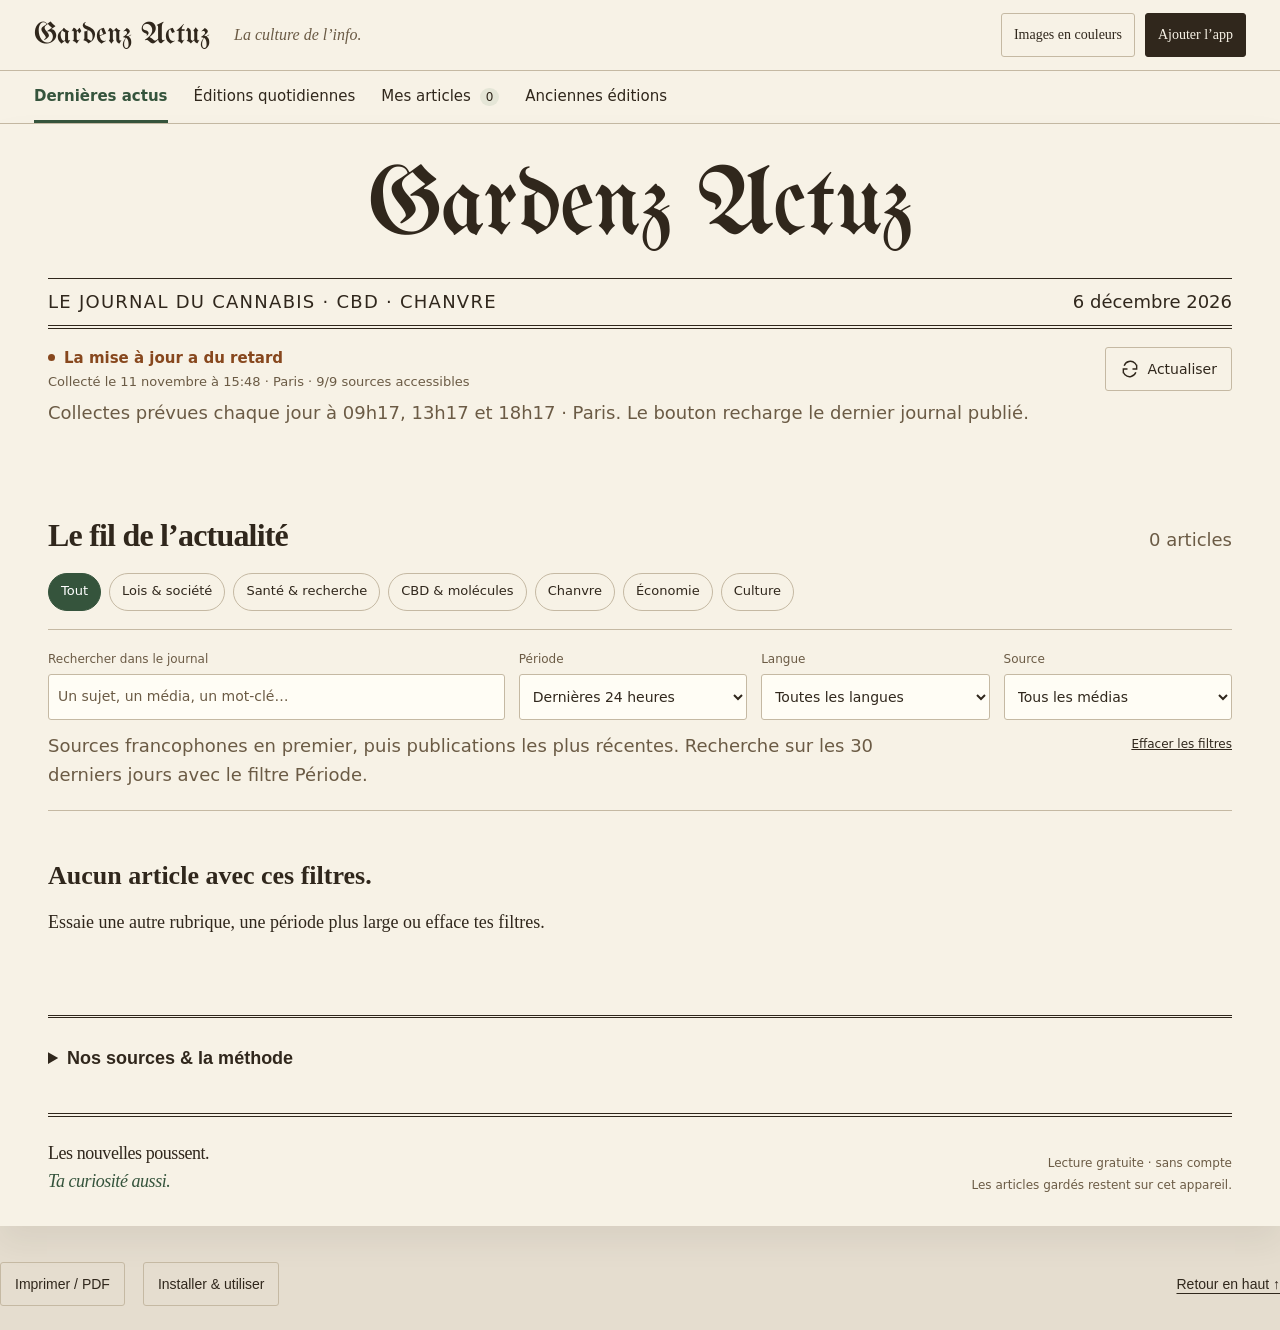
==== commit 4f704e5e: "Gardenz Actuz : renouveler les scripts pour les applications déjà installées" ====
--- a/gardenz-actuz/index.html
+++ b/gardenz-actuz/index.html
@@ -14,7 +14,7 @@
   <link rel="stylesheet" href="journal.css">
   <link rel="stylesheet" href="app.css">
   <link rel="stylesheet" href="install.css">
-  <link rel="stylesheet" href="live.css"><script src="app.js" defer></script><script src="live.js" defer></script>
+  <link rel="stylesheet" href="live.css"><script src="app.js?v=3" defer></script><script src="live.js?v=3" defer></script>
 </head>
 <body>
   <a class="skip" href="#live-panel">Aller au journal</a>
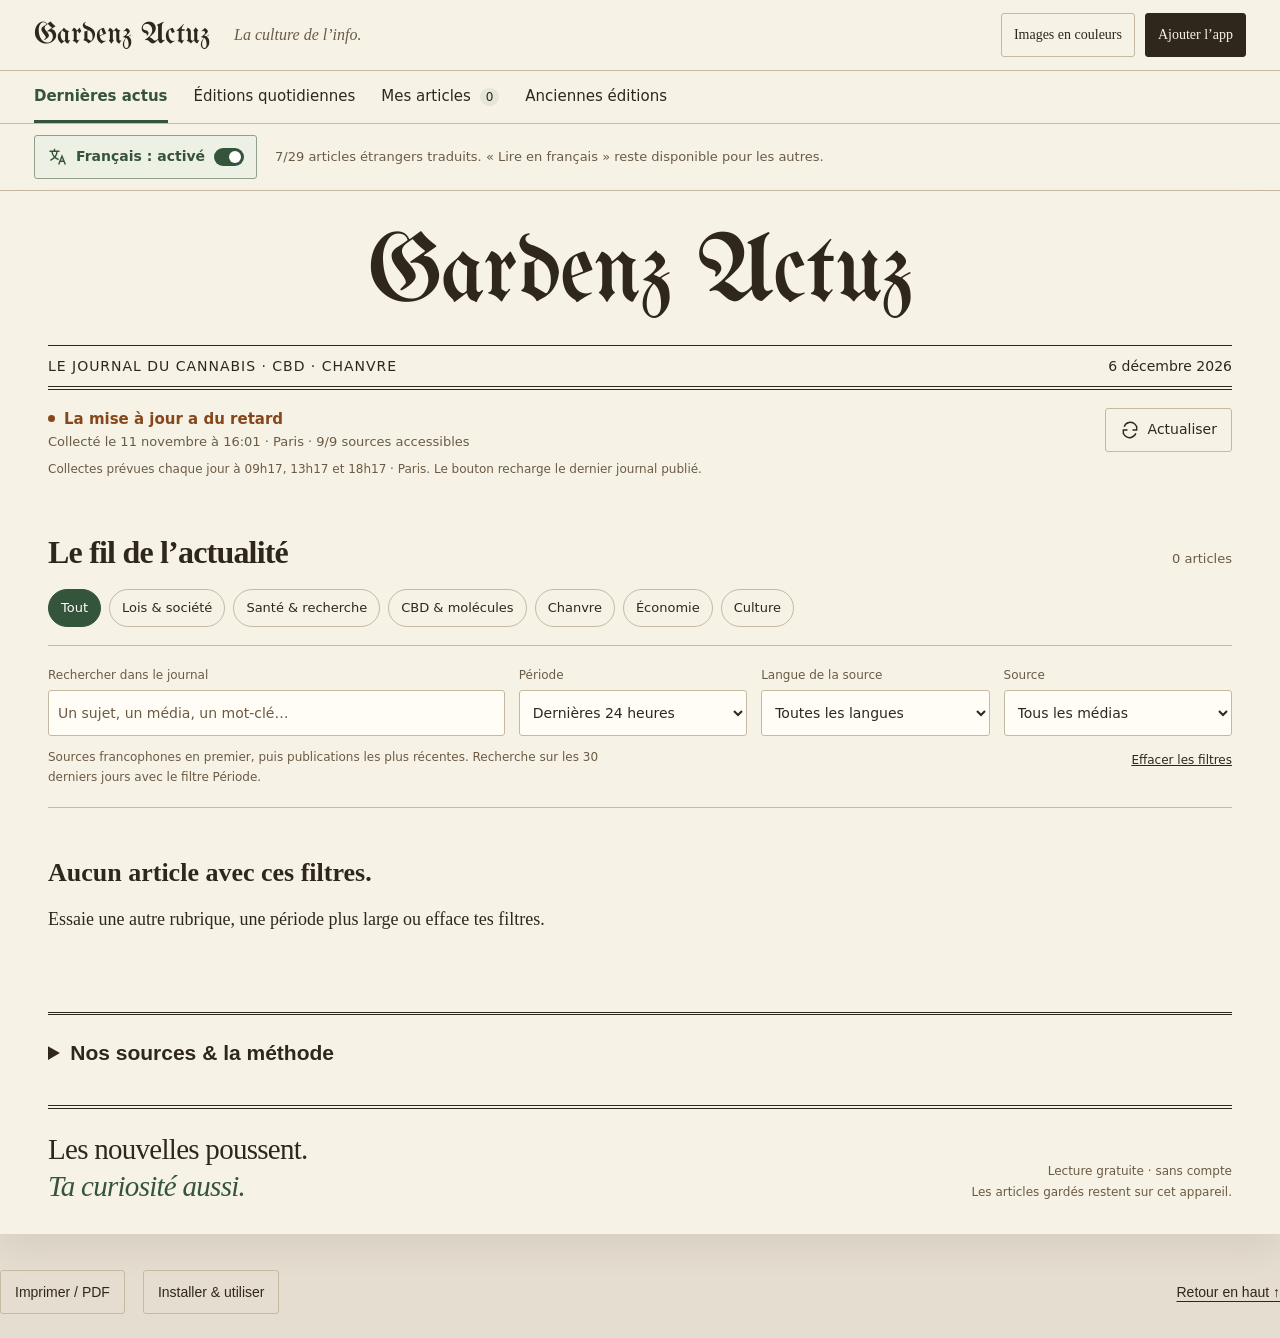
==== commit 618cef0d: "Gardenz Actuz : traduction française activable, originaux conservés et moteur local gratuit" ====
--- a/gardenz-actuz/index.html
+++ b/gardenz-actuz/index.html
@@ -14,7 +14,7 @@
   <link rel="stylesheet" href="journal.css">
   <link rel="stylesheet" href="app.css">
   <link rel="stylesheet" href="install.css">
-  <link rel="stylesheet" href="live.css"><script src="app.js?v=3" defer></script><script src="live.js?v=3" defer></script>
+  <link rel="stylesheet" href="live.css"><script src="app.js?v=3" defer></script><script src="translation.js?v=1" defer></script><script src="live.js?v=4" defer></script>
 </head>
 <body>
   <a class="skip" href="#live-panel">Aller au journal</a>
@@ -32,6 +32,10 @@
     <button type="button" data-view="saved" aria-pressed="false">Mes articles <span id="saved-count">0</span></button>
     <button type="button" data-view="archives" aria-pressed="false">Anciennes éditions</button>
   </nav>
+  <section class="translation-bar" aria-label="Traduction des actualités">
+    <button id="translation-toggle" class="translation-toggle" role="switch" aria-checked="true" aria-label="Traduire les articles en français" type="button"><svg viewBox="0 0 24 24" fill="none" stroke="currentColor" stroke-width="1.7" aria-hidden="true"><path d="M3 5h12M9 2v3M6 5c0 5 4 9 8 10M12 5c0 5-4 9-8 11M14 21l4-10 4 10M15.5 17h5"/></svg><span id="translation-toggle-label">Français : activé</span><span class="toggle-track" aria-hidden="true"><span></span></span></button>
+    <p id="translation-status" role="status" aria-live="polite">Titres et extraits en français. Un clic pour retrouver l’original.</p>
+  </section>
   <main id="live-panel" class="live-wrap" aria-label="Actualités cannabis, CBD et chanvre" tabindex="-1">
     <header class="news-heading">
       <h1>Gardenz Actuz</h1>
@@ -48,13 +52,13 @@
       <form id="live-form" class="live-tools" role="search">
         <label class="live-search" for="live-query">Rechercher dans le journal<input id="live-query" type="search" placeholder="Un sujet, un média, un mot-clé…" autocomplete="off"></label>
         <label for="live-period">Période<select id="live-period"><option value="24">Dernières 24 heures</option><option value="168">7 derniers jours</option><option value="720">30 derniers jours</option></select></label>
-        <label for="live-language">Langue<select id="live-language"><option value="">Toutes les langues</option><option value="fr">Français</option><option value="en">Anglais</option><option value="de">Allemand</option></select></label>
+        <label for="live-language">Langue de la source<select id="live-language"><option value="">Toutes les langues</option><option value="fr">Français</option><option value="en">Anglais</option><option value="de">Allemand</option></select></label>
         <label for="live-source">Source<select id="live-source"><option value="">Tous les médias</option></select></label>
       </form>
       <div class="filter-summary"><p id="filter-context">Les sources francophones apparaissent en premier, puis les plus récentes.</p><button id="reset-filters" type="button">Effacer les filtres</button></div>
       <div id="news-list"></div><button id="load-more" type="button" hidden>Afficher plus d’articles</button>
     </section>
-    <details class="source-health"><summary>Nos sources & la méthode</summary><p>Cette revue de presse rassemble automatiquement les titres, de courts extraits et les images des articles accessibles. Les liens ouvrent le média d’origine. Les textes restent dans leur langue de publication. Les rubriques facilitent la navigation ; elles sont attribuées automatiquement.</p><ul id="sources-health"></ul><p>NORML est une organisation militante. Les opinions et les communiqués sont signalés lorsqu’ils sont identifiés dans le flux. Une revue de presse ne vaut pas confirmation indépendante d’une annonce, d’une loi ou d’un résultat médical. Les crédits détaillés des images figurent chez leurs éditeurs.</p><p id="coverage-note">Une panne de source est signalée ; elle conserve les articles déjà disponibles. Les éditions ne sont créées qu’après une collecte réussie au moins en partie.</p></details>
+    <details class="source-health"><summary>Nos sources & la méthode</summary><p>Cette revue de presse rassemble automatiquement les titres, de courts extraits et les images des articles accessibles. Le français est activé par défaut : les titres et extraits anglais et allemands sont traduits automatiquement. Le bouton « Français » restitue instantanément les textes d’origine. « Lire en français » ouvre la traduction de l’article complet avec Google Traduction dans un nouvel onglet ; « Source originale » ouvre directement l’éditeur. Les rubriques facilitent la navigation ; elles sont attribuées automatiquement.</p><p>Les titres et extraits sont traduits avec le modèle libre <a href="https://huggingface.co/unsloth/Qwen3-4B-Instruct-2507-GGUF" target="_blank" rel="noopener noreferrer">Qwen3-4B-Instruct-2507, version Unsloth (Apache 2.0)</a>, exécuté lors de la préparation du journal. Les traductions sont automatiques ; les originaux restent disponibles et font référence.</p><ul id="sources-health"></ul><p>NORML est une organisation militante. Les opinions et les communiqués sont signalés lorsqu’ils sont identifiés dans le flux. Une revue de presse ne vaut pas confirmation indépendante d’une annonce, d’une loi ou d’un résultat médical. Les crédits détaillés des images figurent chez leurs éditeurs.</p><p id="coverage-note">Une panne de source est signalée ; elle conserve les articles déjà disponibles. Les éditions ne sont créées qu’après une collecte réussie au moins en partie.</p></details>
     <div class="journal-close"><p>Les nouvelles poussent.<br><em>Ta curiosité aussi.</em></p><div>Lecture gratuite · sans compte<br>Les articles gardés restent sur cet appareil.</div></div>
     <noscript><p>Active JavaScript pour lire les nouvelles et rechercher dans les éditions.</p></noscript>
   </main>
--- a/gardenz-actuz/journal.css
+++ b/gardenz-actuz/journal.css
@@ -6,4 +6,4 @@
 .nuance p{font-size:18px;line-height:1.6}.editorial p{font-size:18px;line-height:1.6}.story.noimage .row{grid-template-columns:1fr}.story.noimage .copy{max-width:850px}.visual img.poster{height:auto;aspect-ratio:auto;object-fit:contain}.method{font-size:14px;line-height:1.6}.quick{grid-template-columns:1fr 1fr 1fr}.quick a{font-size:18px}.quick b{font-size:12px}.date,.story-number{font-size:13px}.no-visual{font:13px/1.6 Arial,sans-serif;color:#715b42;margin-top:15px}.scope{font-size:16px;line-height:1.6;padding:14px 0;border-bottom:1px solid var(--line)}@media(max-width:760px){.quick{grid-template-columns:1fr}.quick a+a{border-left:0;border-top:1px solid var(--line);padding:12px 0 0}.quick a{font-size:18px}}@media print{.nuance p{font-size:12px}.method{font-size:10px}.quick a{font-size:12px}.visual img.poster{max-height:420px;width:auto;max-width:100%;margin:auto}.story{break-inside:auto}.copy h2{break-after:avoid}}
 /* Lisibilité Gardenz Actuz, édition du 9 novembre */
 
-*{box-sizing:border-box}body{font-size:18px;line-height:1.6}.paper{width:calc(100% - 36px);max-width:1090px;margin:25px auto;padding:42px 44px}.masthead h1{font-family:Fraktur,serif}.intro h2,h2,.editorial h2{font-size:32px;line-height:1.25;letter-spacing:0}.intro>p{max-width:none;font-size:18px;line-height:1.6}.row{grid-template-columns:1fr 1fr;gap:30px}.story{padding:40px 0}.quick{grid-template-columns:1fr;gap:14px}.quick a{font-size:18px;line-height:1.6}.quick a+a{border-left:0;border-top:1px solid #aa9270;padding:14px 0 0}.quick b,.eyebrow,.date,.status,.story-number,.motto,.folio,figcaption,.links,summary,.method,.bottom,.nuance>b,.toolbar,.toolbar>span{font-size:18px!important;line-height:1.6!important}.summary,.nuance p,.editorial p,.scope,p,li{font-size:18px!important;line-height:1.6!important}.visual>a{border:0;background:none}.visual img{aspect-ratio:16/10;object-fit:cover;filter:grayscale(1) sepia(.75) contrast(1.15);mix-blend-mode:normal}.original .visual img{filter:none}.visual img.poster{aspect-ratio:auto;height:auto;object-fit:contain}.method h2{font-size:30px}.method p{margin:20px 0}.editorial{margin-top:36px;padding:26px}.editorial p+p{margin-top:18px}.section-heading{margin-top:34px}.links a{overflow-wrap:anywhere}.motto{letter-spacing:1px}.folio{gap:12px}.toolbar{max-width:1090px;margin:auto}.toolbar button{font-size:18px;padding:10px 16px}.scope{padding:20px 0}.masthead h1{font-size:88px} @media(max-width:760px){.paper{width:100%;margin:0;padding:24px 20px}.row{grid-template-columns:1fr}.masthead h1{font-size:58px}.intro h2,h2,.editorial h2{font-size:30px}.editorial{padding:20px}.toolbar{padding:12px 20px}.folio{display:block}.visual img{aspect-ratio:16/10}}+*{box-sizing:border-box}body{font-size:18px;line-height:1.6}.paper{width:calc(100% - 36px);max-width:1090px;margin:25px auto;padding:42px 44px}.masthead h1{font-family:Fraktur,serif}.intro h2,h2,.editorial h2{font-size:32px;line-height:1.25;letter-spacing:0}.intro>p{max-width:none;font-size:18px;line-height:1.6}.row{grid-template-columns:1fr 1fr;gap:30px}.story{padding:40px 0}.quick{grid-template-columns:1fr;gap:14px}.quick a{font-size:18px;line-height:1.6}.quick a+a{border-left:0;border-top:1px solid #aa9270;padding:14px 0 0}#archive-panel .quick b,#archive-panel .eyebrow,#archive-panel .date,#archive-panel .status,#archive-panel .story-number,#archive-panel .motto,#archive-panel .folio,#archive-panel figcaption,#archive-panel .links,#archive-panel summary,#archive-panel .method,#archive-panel .bottom,#archive-panel .nuance>b,#archive-panel .toolbar,#archive-panel .toolbar>span{font-size:18px!important;line-height:1.6!important}#archive-panel .summary,#archive-panel .nuance p,#archive-panel .editorial p,#archive-panel .scope,#archive-panel p,#archive-panel li{font-size:18px!important;line-height:1.6!important}.visual>a{border:0;background:none}.visual img{aspect-ratio:16/10;object-fit:cover;filter:grayscale(1) sepia(.75) contrast(1.15);mix-blend-mode:normal}.original .visual img{filter:none}.visual img.poster{aspect-ratio:auto;height:auto;object-fit:contain}.method h2{font-size:30px}.method p{margin:20px 0}.editorial{margin-top:36px;padding:26px}.editorial p+p{margin-top:18px}.section-heading{margin-top:34px}.links a{overflow-wrap:anywhere}.motto{letter-spacing:1px}.folio{gap:12px}.toolbar{max-width:1090px;margin:auto}.toolbar button{font-size:18px;padding:10px 16px}.scope{padding:20px 0}.masthead h1{font-size:88px} @media(max-width:760px){.paper{width:100%;margin:0;padding:24px 20px}.row{grid-template-columns:1fr}.masthead h1{font-size:58px}.intro h2,h2,.editorial h2{font-size:30px}.editorial{padding:20px}.toolbar{padding:12px 20px}.folio{display:block}.visual img{aspect-ratio:16/10}}
--- a/gardenz-actuz/live.css
+++ b/gardenz-actuz/live.css
@@ -2,10 +2,15 @@
 :root{--paper:#f7f2e6;--ink:#30271c;--line:#c5b9a3;--green:#35543c;--muted:#6b5b45;--outer:#e5ddcf;--field:#fffdf5}
 *{box-sizing:border-box}html{scroll-behavior:smooth;scrollbar-color:#9b8b71 var(--outer);scroll-padding-top:24px}body{margin:0;background:var(--outer);color:var(--ink);font:18px/1.6 Georgia,'Times New Roman',serif}::selection{background:#d0dec4;color:#243728}input{caret-color:var(--green)}button,input,select{font:inherit;touch-action:manipulation}button{cursor:pointer}a{color:inherit;text-underline-offset:4px;text-decoration-thickness:1px}button:focus-visible,a:focus-visible,input:focus-visible,select:focus-visible,summary:focus-visible{outline:3px solid var(--green);outline-offset:4px}button:disabled{opacity:.55;cursor:wait}[hidden]{display:none!important}button{border:1px solid var(--line);border-radius:3px;background:transparent;color:var(--ink);padding:9px 14px;min-height:44px}button:hover{background:#ede5d5}button.dark{background:var(--ink);color:var(--paper);border-color:var(--ink)}button.dark:hover{background:var(--green)}svg{width:20px;height:20px;flex:none}h1,h2,h3{color:var(--ink)}
 .appbar{max-width:1280px;margin:auto;padding:13px 34px;display:flex;align-items:center;gap:24px;background:var(--paper);border-bottom:1px solid var(--line)}.app-brand{font-family:Fraktur,serif;font-size:30px;line-height:1.2;text-decoration:none;white-space:nowrap}.app-tagline{color:var(--muted);font-size:16px;font-style:italic}.app-actions{margin-left:auto;display:flex;gap:10px;align-items:center;flex-wrap:wrap}.app-actions button{font-size:14px;line-height:1.2;padding:9px 12px}.view-tabs{display:flex;gap:26px;max-width:1280px;margin:auto;padding:0 34px;background:var(--paper);border-bottom:1px solid var(--line)}.view-tabs button{border:0;border-radius:0;border-bottom:3px solid transparent;padding:14px 0 12px;min-height:52px;font:500 15px/1.4 system-ui,sans-serif;white-space:nowrap}.view-tabs button:hover{background:none;color:var(--green)}.view-tabs button[aria-pressed=true]{color:var(--green);border-bottom-color:var(--green);font-weight:700}#saved-count{font-variant-numeric:tabular-nums;margin-left:4px;font-size:12px;background:#e5e6d7;padding:2px 6px;border-radius:20px}
-.live-wrap{max-width:1280px;margin:0 auto 36px;padding:25px 48px 30px;background:var(--paper);box-shadow:0 16px 30px #30271c12}.news-heading h1{font:clamp(58px,8.5vw,96px)/1.12 Fraktur,serif;text-align:center;margin:5px 0 16px;letter-spacing:-.015em}.mastline{display:flex;justify-content:space-between;gap:18px;border-top:1px solid var(--ink);border-bottom:4px double var(--ink);padding:9px 0;font-size:14px;font-family:system-ui,sans-serif}.mastline p{margin:0}.mastline p:first-child{text-transform:uppercase;letter-spacing:.07em}.live-status{display:flex;justify-content:space-between;align-items:center;gap:20px;padding:18px 0 8px}.live-status>div{display:flex;flex-direction:column;gap:2px}.live-status b{font:600 15px/1.5 system-ui,sans-serif;color:var(--green)}.live-status b::before{content:'';display:inline-block;width:7px;height:7px;background:currentColor;border-radius:50%;margin:0 9px 2px 0}.live-status b[data-state=warning]{color:#87471d}.live-status span{font:13px/1.5 system-ui,sans-serif;color:var(--muted)}#refresh-news{display:flex;align-items:center;gap:8px;font:14px/1.4 system-ui,sans-serif;background:var(--paper);flex:none}.refresh-note{font:12px/1.6 system-ui,sans-serif;color:var(--muted);margin:0 0 24px}.frontpage{display:grid;grid-template-columns:minmax(0,1fr) 330px;gap:34px;padding:6px 0 38px;border-bottom:4px double var(--ink)}.lead-story .news-image img{aspect-ratio:1.95;max-height:360px}.news-image{margin:0;min-width:0}.news-image img{display:block;width:100%;height:auto;aspect-ratio:16/10;object-fit:cover;filter:grayscale(1) sepia(.35) contrast(1.08);background:#e4ddcf}.original .news-image img{filter:none}.news-image figcaption{font:11px/1.5 system-ui,sans-serif;color:var(--muted);margin:5px 0 15px}.news-copy{min-width:0}.news-meta{display:flex;flex-wrap:wrap;gap:4px 12px;font:12px/1.5 system-ui,sans-serif;color:var(--muted);margin:0 0 10px}.source-name{font-weight:700;color:var(--green)}.news-copy h2{font-size:36px;line-height:1.15;letter-spacing:-.025em;margin:0 0 14px;text-wrap:pretty}.news-copy h3{font-size:28px;line-height:1.2;letter-spacing:-.02em;margin:0 0 12px;text-wrap:pretty}.news-copy h2 a,.news-copy h3 a{text-decoration:none}.news-copy h2 a:hover,.news-copy h3 a:hover{text-decoration:underline}.news-excerpt{font-size:18px;line-height:1.65;margin:0 0 20px;max-width:70ch;color:#514431}.news-tail{display:flex;justify-content:space-between;align-items:center;gap:12px;font:14px/1.4 system-ui,sans-serif}.read-source{font-weight:600;color:var(--green)}.save-news{display:flex;align-items:center;gap:7px;font:13px/1.4 system-ui,sans-serif;padding:8px 10px;border-color:transparent}.save-news[aria-pressed=true]{color:var(--green);background:#e6eadc}.save-news[aria-pressed=true] svg{fill:#d0dec4}.article-kind{display:inline-block;font:12px/1.5 system-ui,sans-serif;margin:0 0 9px;color:#80491d}.briefing{padding-left:28px;border-left:1px solid var(--line)}.briefing h2{font-size:30px;line-height:1.2;margin:0 0 8px;letter-spacing:-.025em}.briefing-note{font:13px/1.6 system-ui,sans-serif;color:var(--muted);margin:0}.briefing ol{list-style:none;padding:0;margin:12px 0 22px}.briefing li{padding:16px 0;border-bottom:1px solid var(--line)}.briefing li:last-child{border-bottom:0}.briefing-topic{display:block;font:11px/1.5 system-ui,sans-serif;color:var(--green);margin-bottom:5px}.briefing li>a{font-weight:bold;font-size:20px;line-height:1.3;text-decoration:none;display:block}.briefing li>a:hover{text-decoration:underline}.briefing small{display:block;font:11px/1.5 system-ui,sans-serif;color:var(--muted);margin-top:7px}.text-link{font:600 13px/1.4 system-ui,sans-serif;color:var(--green)}
+.live-wrap{max-width:1280px;margin:0 auto 36px;padding:25px 48px 30px;background:var(--paper);box-shadow:0 16px 30px #30271c12}.news-heading h1{font:clamp(58px,8.5vw,96px)/1.12 Fraktur,serif;text-align:center;margin:5px 0 16px;letter-spacing:-.015em}.mastline{display:flex;justify-content:space-between;gap:18px;border-top:1px solid var(--ink);border-bottom:4px double var(--ink);padding:9px 0;font-size:14px;font-family:system-ui,sans-serif}.mastline p{margin:0}.mastline p:first-child{text-transform:uppercase;letter-spacing:.07em}.live-status{display:flex;justify-content:space-between;align-items:center;gap:20px;padding:18px 0 8px}.live-status>div{display:flex;flex-direction:column;gap:2px}.live-status b{font:600 15px/1.5 system-ui,sans-serif;color:var(--green)}.live-status b::before{content:'';display:inline-block;width:7px;height:7px;background:currentColor;border-radius:50%;margin:0 9px 2px 0}.live-status b[data-state=warning]{color:#87471d}.live-status span{font:13px/1.5 system-ui,sans-serif;color:var(--muted)}#refresh-news{display:flex;align-items:center;gap:8px;font:14px/1.4 system-ui,sans-serif;background:var(--paper);flex:none}.refresh-note{font:12px/1.6 system-ui,sans-serif;color:var(--muted);margin:0 0 24px}.frontpage{display:grid;grid-template-columns:minmax(0,1.7fr) minmax(0,1fr);gap:34px;padding:6px 0 38px;border-bottom:4px double var(--ink)}.lead-story .news-image img{aspect-ratio:1.95;max-height:360px}.news-image{margin:0;min-width:0}.news-image img{display:block;width:100%;height:auto;aspect-ratio:16/10;object-fit:cover;filter:grayscale(1) sepia(.35) contrast(1.08);background:#e4ddcf}.original .news-image img{filter:none}.news-image figcaption{font:11px/1.5 system-ui,sans-serif;color:var(--muted);margin:5px 0 15px}.news-copy{min-width:0}.news-meta{display:flex;flex-wrap:wrap;gap:4px 12px;font:12px/1.5 system-ui,sans-serif;color:var(--muted);margin:0 0 10px}.source-name{font-weight:700;color:var(--green)}.news-copy h2{font-size:36px;line-height:1.15;letter-spacing:-.025em;margin:0 0 14px;text-wrap:pretty}.news-copy h3{font-size:28px;line-height:1.2;letter-spacing:-.02em;margin:0 0 12px;text-wrap:pretty}.news-copy h2 a,.news-copy h3 a{text-decoration:none}.news-copy h2 a:hover,.news-copy h3 a:hover{text-decoration:underline}.news-excerpt{font-size:18px;line-height:1.65;margin:0 0 20px;max-width:70ch;color:#514431}.news-tail{display:flex;justify-content:space-between;align-items:center;gap:12px;font:14px/1.4 system-ui,sans-serif}.read-source{font-weight:600;color:var(--green)}.save-news{display:flex;align-items:center;gap:7px;font:13px/1.4 system-ui,sans-serif;padding:8px 10px;border-color:transparent}.save-news[aria-pressed=true]{color:var(--green);background:#e6eadc}.save-news[aria-pressed=true] svg{fill:#d0dec4}.article-kind{display:inline-block;font:12px/1.5 system-ui,sans-serif;margin:0 0 9px;color:#80491d}.briefing{padding-left:28px;border-left:1px solid var(--line)}.briefing h2{font-size:30px;line-height:1.2;margin:0 0 8px;letter-spacing:-.025em}.briefing-note{font:13px/1.6 system-ui,sans-serif;color:var(--muted);margin:0}.briefing ol{list-style:none;padding:0;margin:12px 0 22px}.briefing li{padding:13px 0;border-bottom:1px solid var(--line)}.briefing li:last-child{border-bottom:0}.briefing-topic{display:block;font:11px/1.5 system-ui,sans-serif;color:var(--green);margin-bottom:5px}.briefing li>a{font-weight:bold;font-size:19px;line-height:1.3;text-decoration:none;display:block}.briefing li>a:hover{text-decoration:underline}.briefing small{display:block;font:11px/1.5 system-ui,sans-serif;color:var(--muted);margin-top:7px}.text-link{font:600 13px/1.4 system-ui,sans-serif;color:var(--green)}
 .all-news{padding-top:30px}.section-heading{display:flex;justify-content:space-between;align-items:baseline;gap:20px;margin-bottom:18px}.section-heading h2{font-size:32px;line-height:1.2;letter-spacing:-.025em;margin:0}.section-heading p{font:13px/1.5 system-ui,sans-serif;white-space:nowrap;color:var(--muted);margin:0}.topic-filters{display:flex;gap:8px;flex-wrap:wrap;padding-bottom:18px;border-bottom:1px solid var(--line)}.topic-filters button{font:13px/1.3 system-ui,sans-serif;min-height:38px;padding:8px 12px;border-radius:20px}.topic-filters button[aria-pressed=true]{background:var(--green);border-color:var(--green);color:#fff}.live-tools{display:grid;grid-template-columns:minmax(200px,2fr) repeat(3,minmax(110px,1fr));gap:14px;align-items:end;padding-top:20px}.live-tools label,.daily-controls label{font:12px/1.5 system-ui,sans-serif;color:var(--muted);min-width:0}.live-tools input,.live-tools select,.daily-controls select{font:14px/1.4 system-ui,sans-serif;display:block;width:100%;min-width:0;min-height:46px;padding:10px 9px;margin-top:6px;background:var(--field);color:var(--ink);border:1px solid var(--line);border-radius:3px}.live-tools input::placeholder{color:var(--muted);opacity:1}.filter-summary{display:flex;gap:18px;justify-content:space-between;align-items:start;padding:12px 0 20px;border-bottom:1px solid var(--line)}.filter-summary p{font:12px/1.6 system-ui,sans-serif;color:var(--muted);margin:0;max-width:75ch}.filter-summary button{font:12px/1.4 system-ui,sans-serif;white-space:nowrap;border:0;text-decoration:underline;padding:0;min-height:24px}.news-item{display:grid;grid-template-columns:285px minmax(0,1fr);gap:30px;padding:28px 0;border-bottom:1px solid var(--line)}.news-item.no-image{grid-template-columns:1fr}.news-item.no-image .news-copy{max-width:86ch}.news-item .news-image figcaption{margin-bottom:0}.news-item .news-copy{padding-top:0}.empty-news{padding:44px 0;max-width:65ch}.empty-news h3{font-size:26px;margin:0 0 12px}.empty-news p{margin:0}#load-more{display:block;margin:28px auto 4px;font:14px/1.5 system-ui,sans-serif;padding:12px 24px}.daily-controls{display:flex;gap:30px;align-items:end;padding:22px 0 26px;border-bottom:1px solid var(--line)}.daily-controls label{min-width:300px}.daily-controls p{margin:0 0 8px;font:13px/1.6 system-ui,sans-serif;color:var(--muted)}.source-health{margin-top:34px;border-top:3px double var(--ink);padding-top:18px}.source-health summary{font-size:21px;cursor:pointer}.source-health p{font:14px/1.7 system-ui,sans-serif;max-width:80ch}.source-health ul{list-style:none;padding:0;display:grid;grid-template-columns:1fr 1fr;gap:0 36px}.source-health li{display:flex;gap:16px;justify-content:space-between;font:13px/1.6 system-ui,sans-serif;padding:9px 0;border-bottom:1px solid var(--line)}.source-ok{color:var(--green)}.source-unavailable{color:#87471d;text-align:right}.journal-close{display:flex;align-items:end;justify-content:space-between;gap:24px;border-top:4px double var(--ink);margin-top:32px;padding-top:22px}.journal-close>p{font-size:29px;line-height:1.25;letter-spacing:-.025em;margin:0}.journal-close em{color:var(--green)}.journal-close>div{font:12px/1.8 system-ui,sans-serif;color:var(--muted);text-align:right}.app-footer{max-width:1280px;margin:0 auto 24px;display:flex;align-items:center;justify-content:center;gap:18px;flex-wrap:wrap;font-size:14px}.app-footer button{font-size:14px}.archive-context{max-width:1280px;margin:auto;background:var(--paper);padding:22px 34px}.archive-context p{margin:0;font-size:17px}.kiosk,.paper{max-width:1280px}.kicker{display:none}.install-dock{display:none!important}body.has-install-dock{padding-bottom:0!important}.loading-copy{padding:60px 0;color:var(--muted)}
 @media(min-width:1500px){.live-wrap{padding-left:52px;padding-right:52px}}
 @media(max-width:1050px){.frontpage{grid-template-columns:minmax(0,1fr) 280px;gap:24px}.briefing{padding-left:22px}.live-wrap{padding-left:32px;padding-right:32px}.news-copy h2{font-size:32px}.news-item{grid-template-columns:240px minmax(0,1fr);gap:24px}.app-tagline{display:none}.live-tools{grid-template-columns:2fr 1fr 1fr}.live-search{grid-column:1/-1}.live-tools label:last-child{grid-column:auto}.briefing li>a{font-size:18px}}
 @media(max-width:760px){html{scroll-padding-top:14px}.appbar{padding:14px 20px;gap:12px;flex-wrap:wrap}.app-brand{font-size:28px}.app-actions{gap:6px}.app-actions button{font-size:12px;padding:8px}.app-actions #colors{display:block}.view-tabs{padding:0 20px;gap:20px;overflow-x:auto}.view-tabs button{font-size:13px;padding:13px 0;min-height:48px}.live-wrap{padding:19px 20px 26px;margin-bottom:22px}.news-heading h1{font-size:clamp(48px,11.8vw,76px);margin:2px 0 16px;white-space:nowrap}.mastline{display:block;text-align:center;padding:8px 0}.mastline p{font-size:11px}.mastline p+p{margin-top:3px;color:var(--muted)}.live-status{padding-top:15px;gap:12px;align-items:start}.live-status b{font-size:13px}.live-status span{font-size:11px}.live-status #refresh-news{font-size:0;padding:10px;min-width:44px}.live-status #refresh-news svg{width:19px}.refresh-note{font-size:11px;margin-bottom:18px}.frontpage{display:block;padding-bottom:26px}.lead-story .news-image img{aspect-ratio:1.6}.news-copy h2{font-size:31px;line-height:1.18}.news-excerpt{font-size:18px;line-height:1.6}.news-meta{font-size:11px;gap:4px 10px}.briefing{padding:22px 0 0;margin-top:26px;border-left:0;border-top:1px solid var(--line)}.briefing h2{font-size:27px}.briefing ol{margin-bottom:12px}.briefing li{padding:14px 0}.briefing li>a{font-size:20px}.briefing-topic{font-size:11px}.briefing small{font-size:11px}.section-heading{display:block;margin-bottom:16px}.section-heading h2{font-size:29px}.section-heading p{margin-top:7px}.topic-filters{flex-wrap:nowrap;overflow:auto;margin-right:-20px;padding-right:20px;gap:7px}.topic-filters button{white-space:nowrap;min-height:40px}.live-tools{grid-template-columns:1fr 1fr;gap:14px 10px}.live-search{grid-column:1/-1}.live-tools label:last-child{grid-column:1/-1}.live-tools input,.live-tools select{font-size:16px}.filter-summary{display:block;padding-bottom:15px}.filter-summary button{margin-top:8px;min-height:36px}.news-item{grid-template-columns:1fr;gap:16px;padding:25px 0}.news-item .news-image img{aspect-ratio:16/9}.news-copy h3{font-size:27px}.news-image figcaption{font-size:11px}.daily-controls{display:block;padding:16px 0 22px}.daily-controls label{min-width:0}.daily-controls select{font-size:16px}.daily-controls p{margin:10px 0 0}.source-health ul{grid-template-columns:1fr;gap:0}.source-health li{font-size:12px}.journal-close{display:block}.journal-close>p{font-size:27px}.journal-close>div{text-align:left;margin-top:18px}.app-footer{gap:12px;font-size:13px}.app-footer button{font-size:13px}.archive-context{padding:20px}.archive-context p{font-size:16px}.kiosk,.paper{margin-left:0;margin-right:0}.app-actions #colors:focus{display:block}}
 @media(prefers-reduced-motion:reduce){html{scroll-behavior:auto}}@media(prefers-reduced-motion:no-preference){button,a{transition:color .18s ease-out,background-color .18s ease-out}.news-image img{transition:filter .25s ease-out}.original .news-image img{filter:none}}
 @media print{body{background:white}.appbar,.view-tabs,.live-status,.refresh-note,.live-tools,.filter-summary,.save-news,.topic-filters,.app-footer,.source-health,.daily-controls,#load-more{display:none}.live-wrap{box-shadow:none;margin:0;max-width:none;padding:0}.frontpage{grid-template-columns:2fr 1fr}.news-item,.lead-story{break-inside:avoid}.news-image img{filter:grayscale(1)}.journal-close{margin-top:20px}}
+
+#live-panel .section-heading{margin-top:0}
+.translation-bar{max-width:1280px;margin:auto;background:var(--paper);border-bottom:1px solid var(--line);padding:11px 34px;display:flex;gap:18px;align-items:center}.translation-toggle{display:flex;align-items:center;gap:9px;font:600 14px/1.4 system-ui,sans-serif;padding:9px 12px;white-space:nowrap;flex:none}.translation-toggle[aria-checked=true]{color:var(--green);border-color:#90a18a;background:#edf0e4}.toggle-track{display:inline-flex;align-items:center;width:30px;height:18px;border-radius:15px;padding:3px;background:#b8b1a4}.toggle-track>span{width:12px;height:12px;border-radius:50%;background:white}.translation-toggle[aria-checked=true] .toggle-track{background:var(--green)}.translation-toggle[aria-checked=true] .toggle-track>span{transform:translateX(12px)}#translation-status{font:13px/1.5 system-ui,sans-serif;color:var(--muted);margin:0}.original-source{font:12px/1.5 system-ui,sans-serif;color:var(--muted)}.source-links{display:flex;gap:10px 18px;flex-wrap:wrap;align-items:center}.translation-unavailable{font:13px/1.6 system-ui,sans-serif;color:#87471d;margin:0 0 14px}.news-meta .translated-label{color:var(--green)}
+@media(max-width:760px){.translation-bar{padding:10px 20px;gap:8px;flex-wrap:wrap}.translation-toggle{font-size:13px;padding:8px 10px}#translation-status{font-size:12px;flex-basis:100%}.source-links{gap:8px 14px}.news-tail{align-items:start}.original-source{font-size:12px}}
+@media print{.translation-bar{display:none}}
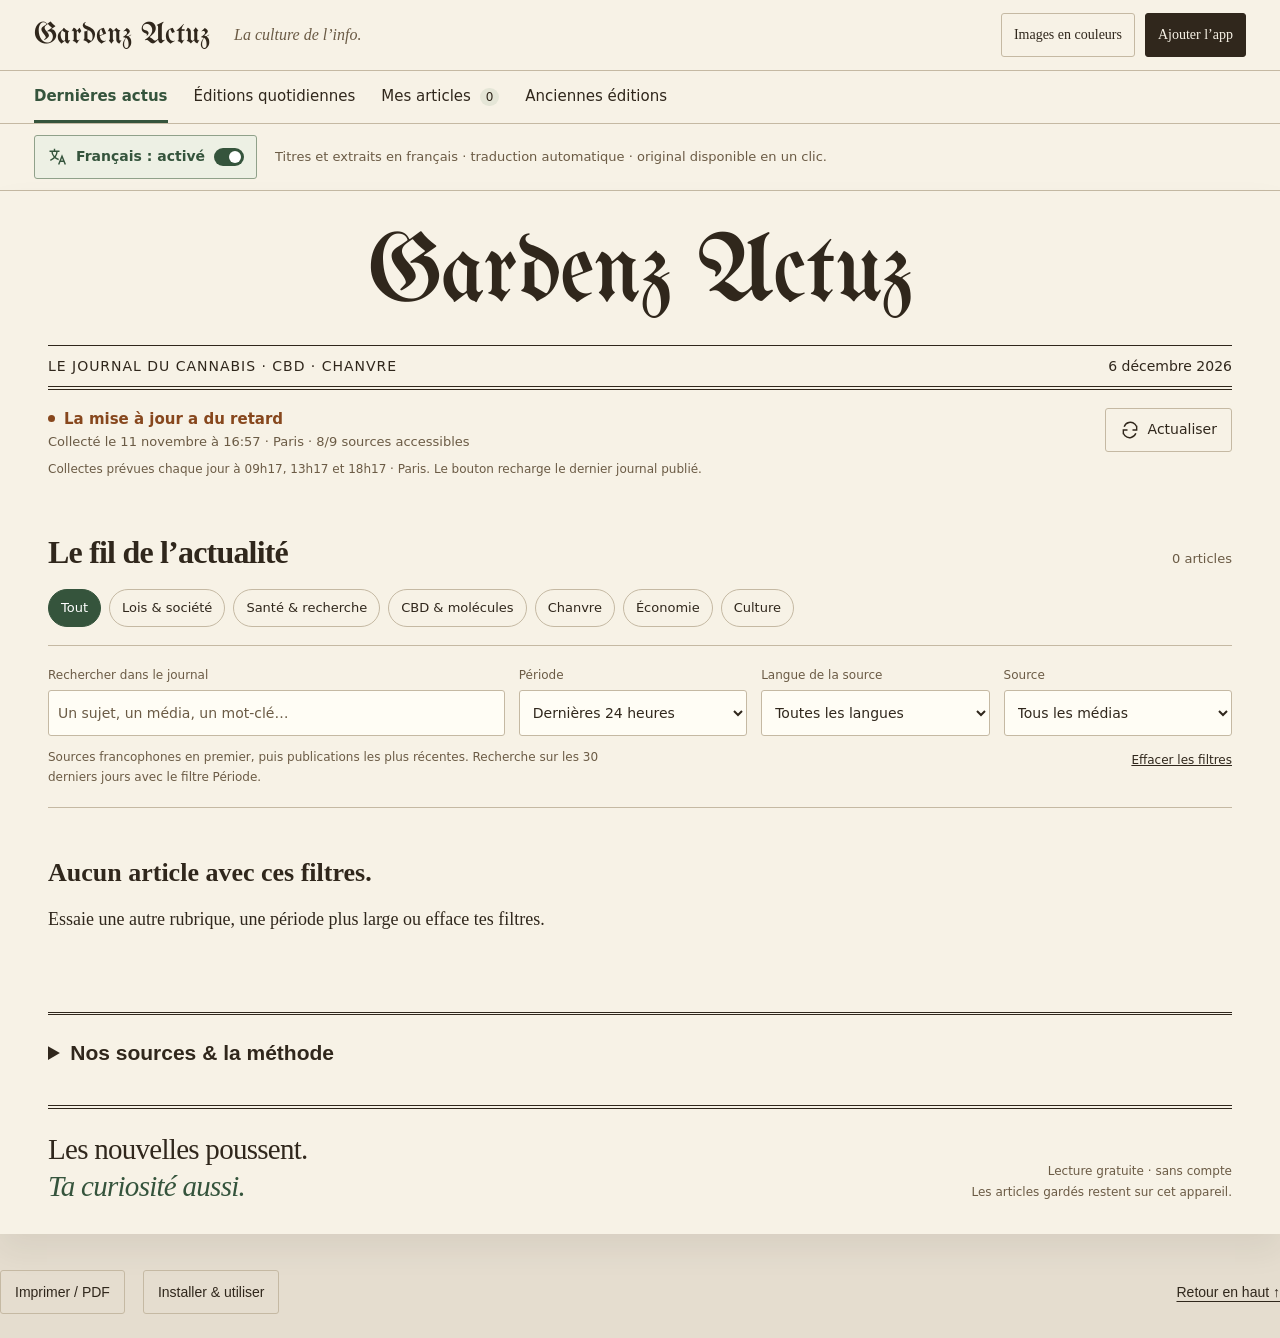
==== commit c679578a: "Gardenz Actuz : traduction française gratuite, choix mémorisé et cache quotidien" ====
--- a/gardenz-actuz/index.html
+++ b/gardenz-actuz/index.html
@@ -58,7 +58,7 @@
       <div class="filter-summary"><p id="filter-context">Les sources francophones apparaissent en premier, puis les plus récentes.</p><button id="reset-filters" type="button">Effacer les filtres</button></div>
       <div id="news-list"></div><button id="load-more" type="button" hidden>Afficher plus d’articles</button>
     </section>
-    <details class="source-health"><summary>Nos sources & la méthode</summary><p>Cette revue de presse rassemble automatiquement les titres, de courts extraits et les images des articles accessibles. Le français est activé par défaut : les titres et extraits anglais et allemands sont traduits automatiquement. Le bouton « Français » restitue instantanément les textes d’origine. « Lire en français » ouvre la traduction de l’article complet avec Google Traduction dans un nouvel onglet ; « Source originale » ouvre directement l’éditeur. Les rubriques facilitent la navigation ; elles sont attribuées automatiquement.</p><p>Les titres et extraits sont traduits avec le modèle libre <a href="https://huggingface.co/unsloth/Qwen3-4B-Instruct-2507-GGUF" target="_blank" rel="noopener noreferrer">Qwen3-4B-Instruct-2507, version Unsloth (Apache 2.0)</a>, exécuté lors de la préparation du journal. Les traductions sont automatiques ; les originaux restent disponibles et font référence.</p><ul id="sources-health"></ul><p>NORML est une organisation militante. Les opinions et les communiqués sont signalés lorsqu’ils sont identifiés dans le flux. Une revue de presse ne vaut pas confirmation indépendante d’une annonce, d’une loi ou d’un résultat médical. Les crédits détaillés des images figurent chez leurs éditeurs.</p><p id="coverage-note">Une panne de source est signalée ; elle conserve les articles déjà disponibles. Les éditions ne sont créées qu’après une collecte réussie au moins en partie.</p></details>
+    <details class="source-health"><summary>Nos sources & la méthode</summary><p>Cette revue de presse rassemble automatiquement les titres, de courts extraits et les images des articles accessibles. Le français est activé par défaut : les titres et extraits anglais et allemands sont traduits automatiquement. Le bouton « Français » restitue instantanément les textes d’origine. « Lire en français » ouvre la traduction de l’article complet avec Google Traduction dans un nouvel onglet ; « Source originale » ouvre directement l’éditeur. Les rubriques facilitent la navigation ; elles sont attribuées automatiquement.</p><p>Les titres et extraits sont traduits avec des modèles libres exécutés lors de la préparation du journal : <a href="https://huggingface.co/unsloth/Qwen3-4B-Instruct-2507-GGUF" target="_blank" rel="noopener noreferrer">Qwen3-4B-Instruct-2507, version Unsloth (Apache 2.0)</a> pour l’allemand et <a href="https://huggingface.co/Helsinki-NLP/opus-mt-tc-big-en-fr" target="_blank" rel="noopener noreferrer">OPUS-MT de Helsinki-NLP (CC BY 4.0)</a> pour l’anglais, avec une terminologie adaptée à cette revue de presse. Les traductions sont automatiques ; les originaux restent disponibles et font référence.</p><ul id="sources-health"></ul><p>NORML est une organisation militante. Les opinions et les communiqués sont signalés lorsqu’ils sont identifiés dans le flux. Une revue de presse ne vaut pas confirmation indépendante d’une annonce, d’une loi ou d’un résultat médical. Les crédits détaillés des images figurent chez leurs éditeurs.</p><p id="coverage-note">Une panne de source est signalée ; elle conserve les articles déjà disponibles. Les éditions ne sont créées qu’après une collecte réussie au moins en partie.</p></details>
     <div class="journal-close"><p>Les nouvelles poussent.<br><em>Ta curiosité aussi.</em></p><div>Lecture gratuite · sans compte<br>Les articles gardés restent sur cet appareil.</div></div>
     <noscript><p>Active JavaScript pour lire les nouvelles et rechercher dans les éditions.</p></noscript>
   </main>
